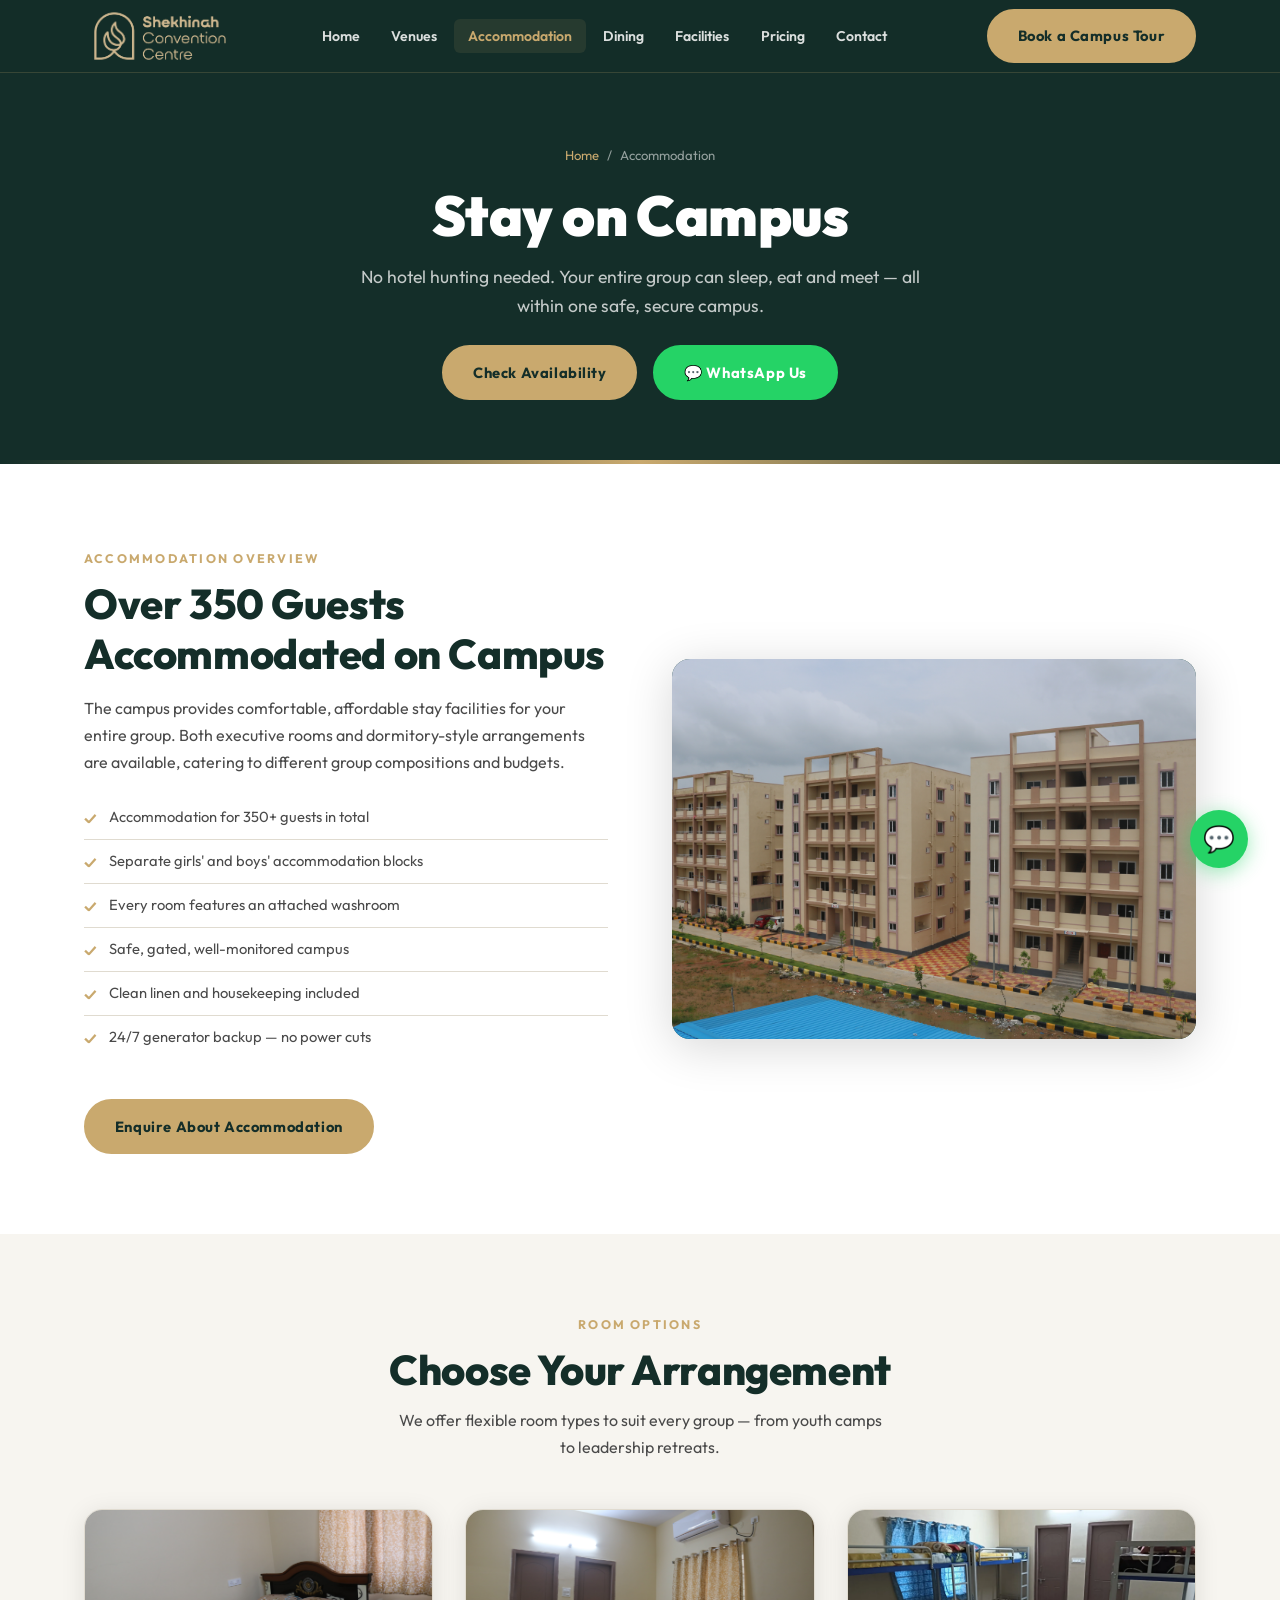
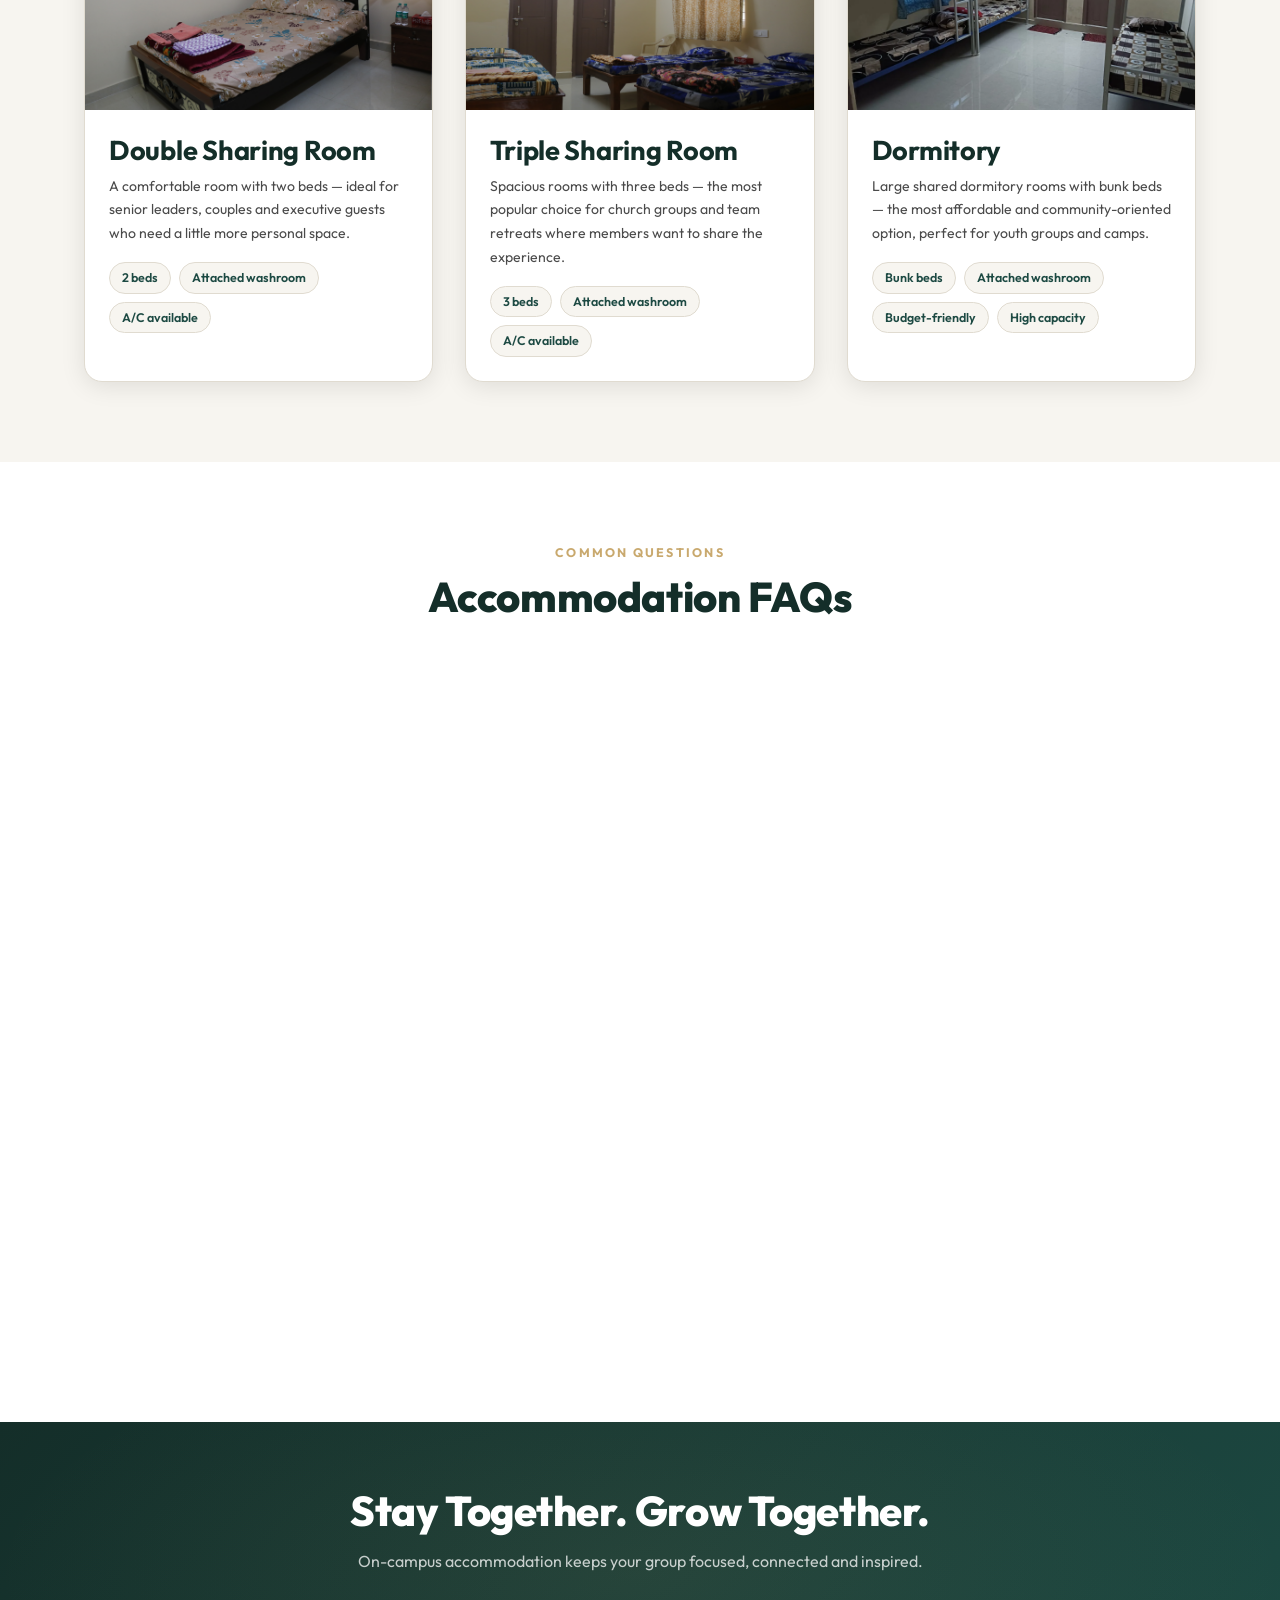
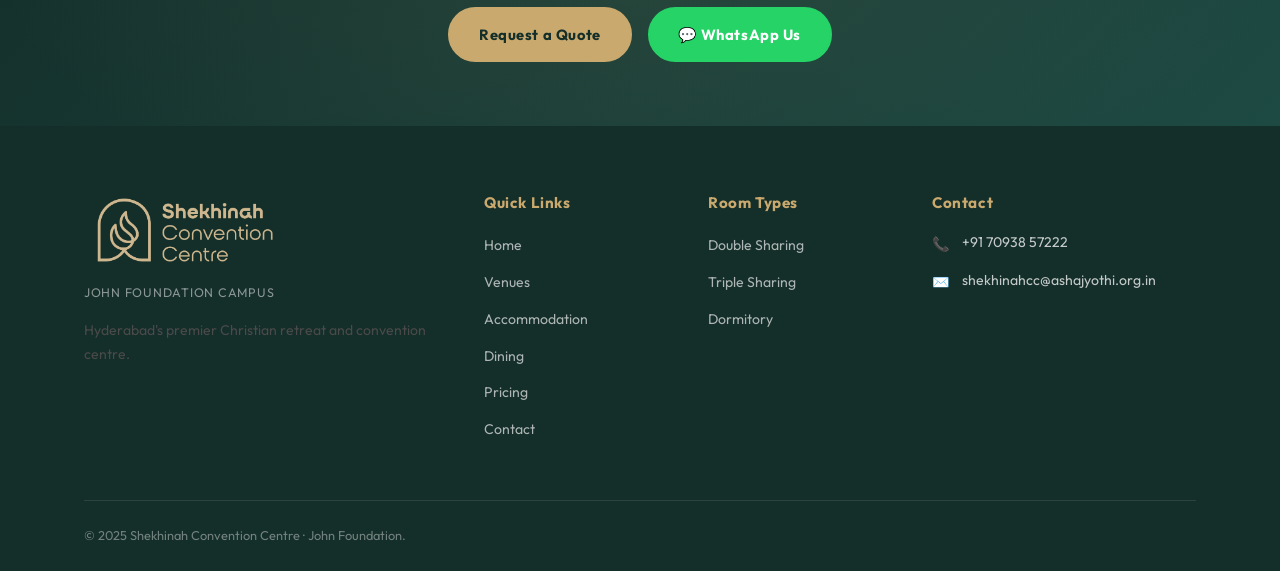
==== accommodation.html @ 9b0bec07 "Remove gallery page and all nav/footer links to it Co-Authored-By: Claude Sonnet 4.6 <noreply@anthro" ====
<!DOCTYPE html>
<html lang="en">
<head>
  <meta charset="UTF-8" />
  <meta name="viewport" content="width=device-width, initial-scale=1.0" />
  <title>Accommodation | Shekhinah Convention Centre</title>
  <meta name="description" content="Stay on campus. Over 350 guests accommodated in executive rooms, double sharing and dormitories — all with attached washrooms." />
  <link rel="canonical" href="https://www.shekhinahconventioncentre.com/accommodation.html" />

  <!-- Open Graph -->
  <meta property="og:type" content="website" />
  <meta property="og:url" content="https://www.shekhinahconventioncentre.com/accommodation.html" />
  <meta property="og:title" content="Accommodation | Shekhinah Convention Centre — 350+ Guests On Campus" />
  <meta property="og:description" content="Executive rooms, double and triple sharing, dormitories — all with attached washrooms. Accommodation for 350+ guests on one secure campus near Hyderabad." />
  <meta property="og:image" content="https://www.shekhinahconventioncentre.com/Images/Dorm-bright.jpg" />
  <meta property="og:site_name" content="Shekhinah Convention Centre" />
  <meta property="og:locale" content="en_IN" />

  <!-- Twitter Card -->
  <meta name="twitter:card" content="summary_large_image" />
  <meta name="twitter:title" content="Accommodation | Shekhinah Convention Centre — 350+ Guests On Campus" />
  <meta name="twitter:description" content="Executive rooms, double and triple sharing, dormitories — all with attached washrooms. Accommodation for 350+ guests on one secure campus near Hyderabad." />
  <meta name="twitter:image" content="https://www.shekhinahconventioncentre.com/Images/Dorm-bright.jpg" />

  <!-- Structured Data -->
  <script type="application/ld+json">
  {
    "@context": "https://schema.org",
    "@graph": [
      {
        "@type": "BreadcrumbList",
        "itemListElement": [
          {"@type": "ListItem", "position": 1, "name": "Home", "item": "https://www.shekhinahconventioncentre.com/"},
          {"@type": "ListItem", "position": 2, "name": "Accommodation", "item": "https://www.shekhinahconventioncentre.com/accommodation.html"}
        ]
      },
      {
        "@type": "FAQPage",
        "mainEntity": [
          {
            "@type": "Question",
            "name": "Are the washrooms shared or attached?",
            "acceptedAnswer": {"@type": "Answer", "text": "Every room in each accommodation unit has its own attached washroom — no shared bathrooms."}
          },
          {
            "@type": "Question",
            "name": "Is there separate accommodation for girls and boys at Shekhinah?",
            "acceptedAnswer": {"@type": "Answer", "text": "Yes. The campus has completely separate accommodation blocks for girls and boys, with appropriate supervision."}
          },
          {
            "@type": "Question",
            "name": "Can we mix accommodation types?",
            "acceptedAnswer": {"@type": "Answer", "text": "Yes. You can mix executive rooms for leaders and dormitories for the larger group — we will work out the best arrangement for you."}
          },
          {
            "@type": "Question",
            "name": "Are meals included in accommodation at Shekhinah?",
            "acceptedAnswer": {"@type": "Answer", "text": "Meals can be added as a package. Shekhinah offers in-house catering for all three meals — breakfast, lunch and dinner."}
          },
          {
            "@type": "Question",
            "name": "What is the maximum accommodation capacity at Shekhinah Convention Centre?",
            "acceptedAnswer": {"@type": "Answer", "text": "The campus can accommodate over 350 guests in total across executive rooms, double sharing, triple sharing and dormitory rooms."}
          }
        ]
      }
    ]
  }
  </script>

  <link rel="preconnect" href="https://fonts.googleapis.com" />
  <link rel="preconnect" href="https://fonts.gstatic.com" crossorigin />
  <link href="https://fonts.googleapis.com/css2?family=Outfit:wght@300;400;500;600;700;800;900&display=swap" rel="stylesheet" />
  <!-- Favicons -->
  <link rel="icon" type="image/x-icon" href="favicon.ico" />
  <link rel="icon" type="image/png" sizes="32x32" href="favicon-32x32.png" />
  <link rel="icon" type="image/png" sizes="192x192" href="favicon-192x192.png" />
  <link rel="apple-touch-icon" sizes="180x180" href="apple-touch-icon.png" />
  <link rel="stylesheet" href="css/styles.css" />
  <style>
    .reveal { opacity:0;transform:translateY(28px);transition:opacity .6s ease,transform .6s ease; }
    .reveal.revealed { opacity:1;transform:none; }
    .room-grid { display:grid;grid-template-columns:repeat(3,1fr);gap:2rem; }
    .room-card { background:var(--white);border-radius:var(--radius-lg);overflow:hidden;border:1px solid var(--border);box-shadow:var(--shadow);transition:all var(--transition); }
    .room-card:hover { transform:translateY(-5px);box-shadow:var(--shadow-lg); }
    .room-img { height:200px;display:flex;align-items:center;justify-content:center;font-size:5rem; }
    .room-body { padding:1.5rem; }
    .room-body h3 { margin-bottom:0.5rem; }
    .room-body p { font-size:0.88rem;margin-bottom:1rem; }
    .room-amenities { display:flex;flex-wrap:wrap;gap:0.5rem; }
    .room-amenity { background:var(--off-white);color:var(--teal);border:1px solid var(--border);border-radius:50px;padding:0.25rem 0.75rem;font-size:0.78rem;font-weight:600; }
    @media(max-width:1024px){.room-grid{grid-template-columns:1fr 1fr;}}
    @media(max-width:768px){.room-grid{grid-template-columns:1fr;}}
  </style>
</head>
<body>

  <nav class="navbar">
    <div class="container nav-inner">
      <a href="index.html" class="nav-logo">
        <img src="Logo/SHEKHINAH CONVENTION CENTRE LOGO-06.png" alt="Shekhinah Convention Centre" style="height:60px;width:auto;" />
            </a>
      <ul class="nav-links">
        <li><a href="index.html">Home</a></li>
        <li><a href="venues.html">Venues</a></li>
        <li><a href="accommodation.html" class="active">Accommodation</a></li>
        <li><a href="dining.html">Dining</a></li>
        <li><a href="facilities.html">Facilities</a></li>
        <li><a href="pricing.html">Pricing</a></li>
        <li><a href="contact.html">Contact</a></li><li class="nav-cta-mobile"><a href="contact.html#enquiry">Book a Campus Tour</a></li>
      </ul>
      <a href="contact.html#enquiry" class="btn btn-primary nav-cta">Book a Campus Tour</a>
      <div class="nav-toggle"><span></span><span></span><span></span></div>
    </div>
  </nav>

  <div class="page-hero">
    <div class="container">
      <nav class="breadcrumb"><a href="index.html">Home</a><span>Accommodation</span></nav>
      <h1>Stay on Campus</h1>
      <p>No hotel hunting needed. Your entire group can sleep, eat and meet — all within one safe, secure campus.</p>
      <div style="display:flex;gap:1rem;justify-content:center;flex-wrap:wrap;margin-top:1.5rem;">
        <a href="contact.html#enquiry" class="btn btn-primary">Check Availability</a>
        <a href="https://wa.me/917093857222" target="_blank" rel="noopener" class="btn btn-whatsapp">💬 WhatsApp Us</a>
      </div>
    </div>
  </div>

  <!-- OVERVIEW -->
  <section class="section">
    <div class="container">
      <div class="two-col">
        <div>
          <span class="section-label">Accommodation Overview</span>
          <h2>Over 350 Guests Accommodated on Campus</h2>
          <p style="margin:1rem 0;">The campus provides comfortable, affordable stay facilities for your entire group. Both executive rooms and dormitory-style arrangements are available, catering to different group compositions and budgets.</p>
          <ul class="feature-list">
            <li>Accommodation for 350+ guests in total</li>
            <li>Separate girls' and boys' accommodation blocks</li>
            <li>Every room features an attached washroom</li>
            <li>Safe, gated, well-monitored campus</li>
            <li>Clean linen and housekeeping included</li>
            <li>24/7 generator backup — no power cuts</li>
          </ul>
          <a href="contact.html#enquiry" class="btn btn-primary" style="margin-top:0.5rem;">Enquire About Accommodation</a>
        </div>
        <div class="two-col-img" style="background:var(--teal);">
          <img src="Images/Buildings.JPG" alt="Shekhinah Convention Centre Buildings" loading="lazy" style="width:100%;height:100%;object-fit:cover;" />
        </div>
      </div>
    </div>
  </section>

  <!-- ROOM TYPES -->
  <section class="section section-alt">
    <div class="container">
      <div class="section-header text-center">
        <span class="section-label">Room Options</span>
        <h2>Choose Your Arrangement</h2>
        <p style="max-width:500px;margin:0.75rem auto 0;">We offer flexible room types to suit every group — from youth camps to leadership retreats.</p>
      </div>

      <div class="room-grid reveal">
        <div class="room-card">
          <div class="room-img" style="background:var(--teal);padding:0;">
            <img src="Images/Double sharing.JPG" alt="Double Sharing Room" loading="lazy" style="width:100%;height:100%;object-fit:cover;" />
          </div>
          <div class="room-body">
            <h3>Double Sharing Room</h3>
            <p>A comfortable room with two beds — ideal for senior leaders, couples and executive guests who need a little more personal space.</p>
            <div class="room-amenities">
              <span class="room-amenity">2 beds</span>
              <span class="room-amenity">Attached washroom</span>
              <span class="room-amenity">A/C available</span>
            </div>
          </div>
        </div>
        <div class="room-card">
          <div class="room-img" style="background:var(--teal);padding:0;">
            <img src="Images/Triple Sharing.JPG" alt="Triple Sharing Room" loading="lazy" style="width:100%;height:100%;object-fit:cover;" />
          </div>
          <div class="room-body">
            <h3>Triple Sharing Room</h3>
            <p>Spacious rooms with three beds — the most popular choice for church groups and team retreats where members want to share the experience.</p>
            <div class="room-amenities">
              <span class="room-amenity">3 beds</span>
              <span class="room-amenity">Attached washroom</span>
              <span class="room-amenity">A/C available</span>
            </div>
          </div>
        </div>
        <div class="room-card">
          <div class="room-img" style="background:var(--teal);padding:0;"><picture style="display:block;width:100%;height:100%;"><source srcset="Images/Dorm.webp" type="image/webp"><img src="Images/Dorm.jpg" alt="Dormitory" loading="lazy" style="width:100%;height:100%;object-fit:cover;" /></picture></div>
          <div class="room-body">
            <h3>Dormitory</h3>
            <p>Large shared dormitory rooms with bunk beds — the most affordable and community-oriented option, perfect for youth groups and camps.</p>
            <div class="room-amenities">
              <span class="room-amenity">Bunk beds</span>
              <span class="room-amenity">Attached washroom</span>
              <span class="room-amenity">Budget-friendly</span>
              <span class="room-amenity">High capacity</span>
            </div>
          </div>
        </div>
      </div>
    </div>
  </section>

  <!-- FAQ -->
  <section class="section">
    <div class="container" style="max-width:760px;">
      <div class="section-header text-center">
        <span class="section-label">Common Questions</span>
        <h2>Accommodation FAQs</h2>
      </div>
      <div style="display:flex;flex-direction:column;gap:1.25rem;" class="reveal">
        <div style="background:var(--off-white);border-radius:var(--radius);padding:1.5rem;border:1px solid var(--border);">
          <h4 style="margin-bottom:0.5rem;">Are the washrooms shared or attached?</h4>
          <p style="font-size:0.9rem;">Every room in each accommodation unit has its own attached washroom — no shared bathrooms.</p>
        </div>
        <div style="background:var(--off-white);border-radius:var(--radius);padding:1.5rem;border:1px solid var(--border);">
          <h4 style="margin-bottom:0.5rem;">Is there separate accommodation for girls and boys?</h4>
          <p style="font-size:0.9rem;">Yes. The campus has completely separate accommodation blocks for girls and boys, with appropriate supervision.</p>
        </div>
        <div style="background:var(--off-white);border-radius:var(--radius);padding:1.5rem;border:1px solid var(--border);">
          <h4 style="margin-bottom:0.5rem;">Can we mix accommodation types?</h4>
          <p style="font-size:0.9rem;">Absolutely. You can mix executive rooms for leaders and dormitories for the larger group — we'll work out the best arrangement for you.</p>
        </div>
        <div style="background:var(--off-white);border-radius:var(--radius);padding:1.5rem;border:1px solid var(--border);">
          <h4 style="margin-bottom:0.5rem;">Are meals included in accommodation?</h4>
          <p style="font-size:0.9rem;">Meals can be added as a package. We offer in-house catering for all three meals. See our <a href="dining.html" style="color:var(--teal);font-weight:600;">Dining page</a> for details.</p>
        </div>
        <div style="background:var(--off-white);border-radius:var(--radius);padding:1.5rem;border:1px solid var(--border);">
          <h4 style="margin-bottom:0.5rem;">What is the maximum capacity for accommodation?</h4>
          <p style="font-size:0.9rem;">The campus can accommodate over 350 guests in total across all room types.</p>
        </div>
      </div>
    </div>
  </section>

  <div class="cta-banner">
    <div class="container">
      <h2>Stay Together. Grow Together.</h2>
      <p>On-campus accommodation keeps your group focused, connected and inspired.</p>
      <div class="cta-banner-btns">
        <a href="contact.html#enquiry" class="btn btn-primary">Request a Quote</a>
        <a href="https://wa.me/917093857222" target="_blank" rel="noopener" class="btn btn-whatsapp">💬 WhatsApp Us</a>
      </div>
    </div>
  </div>

  <footer>
    <div class="container">
      <div class="footer-grid">
        <div><img src="Logo/SHEKHINAH CONVENTION CENTRE LOGO-06.png" alt="Shekhinah Convention Centre" style="height:80px;width:auto;margin-bottom:0.75rem;" /><div class="footer-brand-sub">John Foundation Campus</div><p class="footer-desc">Hyderabad's premier Christian retreat and convention centre.</p></div>
        <div class="footer-col"><h5>Quick Links</h5><ul>
          <li><a href="index.html">Home</a></li><li><a href="venues.html">Venues</a></li>
          <li><a href="accommodation.html">Accommodation</a></li><li><a href="dining.html">Dining</a></li>
          <li><a href="pricing.html">Pricing</a></li><li><a href="contact.html">Contact</a></li>
        </ul></div>
        <div class="footer-col"><h5>Room Types</h5><ul>
          <li><a href="#double">Double Sharing</a></li>
          <li><a href="#triple">Triple Sharing</a></li>
          <li><a href="#dorm">Dormitory</a></li>
        </ul></div>
        <div class="footer-col"><h5>Contact</h5>
          <div class="footer-contact-item"><span class="icon">📞</span><div><a href="tel:+917093857222">+91 70938 57222</a></div></div>
          <div class="footer-contact-item"><span class="icon">✉️</span><div><a href="mailto:shekhinahcc@ashajyothi.org.in">shekhinahcc@ashajyothi.org.in</a></div></div>
        </div>
      </div>
      <div class="footer-bottom"><div>&copy; 2025 Shekhinah Convention Centre · John Foundation.</div></div>
    </div>
  </footer>

  <a href="https://wa.me/917093857222" class="whatsapp-float" target="_blank" rel="noopener" aria-label="WhatsApp">
    <span class="whatsapp-tooltip">Chat with us</span>💬
  </a>
  <script src="js/main.js"></script>
</body>
</html>
---- css/styles.css ----
/* =============================================
   SHEKHINAH CONVENTION CENTRE — Global Styles
   ============================================= */

:root {
  --teal:       #1d4a43;
  --teal-dark:  #142e29;
  --teal-light: #2a6359;
  --gold:       #c9a96e;
  --gold-light: #dfc08e;
  --white:      #ffffff;
  --off-white:  #f7f5f0;
  --text-dark:  #1a1a1a;
  --text-mid:   #4a4a4a;
  --border:     #e0dbd0;
  --shadow:     0 4px 24px rgba(0,0,0,0.10);
  --shadow-lg:  0 8px 48px rgba(0,0,0,0.16);
  --radius:     10px;
  --radius-lg:  18px;
  --transition: 0.25s ease;
  --font-main:  'Outfit', sans-serif;
  --font-head:  'Outfit', sans-serif;
}

*, *::before, *::after { box-sizing: border-box; margin: 0; padding: 0; }

html { scroll-behavior: smooth; font-size: 16px; }

body {
  font-family: var(--font-main);
  color: var(--text-dark);
  background: var(--white);
  line-height: 1.7;
}

img { max-width: 100%; display: block; }
a { text-decoration: none; color: inherit; }
ul { list-style: none; }

/* ── TYPOGRAPHY ── */
h1, h2, h3, h4 {
  font-family: var(--font-head);
  line-height: 1.2;
  color: var(--teal-dark);
  font-weight: 800;
  letter-spacing: -0.01em;
}
h1 { font-size: clamp(2rem, 5vw, 3.5rem); font-weight: 900; }
h2 { font-size: clamp(1.6rem, 3.5vw, 2.6rem); font-weight: 800; }
h3 { font-size: clamp(1.2rem, 2.5vw, 1.7rem); font-weight: 700; }
h4 { font-size: 1.1rem; font-weight: 700; }
p  { color: var(--text-mid); }

.section-label {
  display: inline-block;
  font-size: 0.78rem;
  font-weight: 700;
  letter-spacing: 0.18em;
  text-transform: uppercase;
  color: var(--gold);
  margin-bottom: 0.6rem;
}

/* ── BUTTONS ── */
.btn {
  display: inline-flex;
  align-items: center;
  gap: 0.5rem;
  padding: 0.8rem 1.8rem;
  border-radius: 50px;
  font-family: var(--font-main);
  font-weight: 700;
  font-size: 0.92rem;
  letter-spacing: 0.04em;
  cursor: pointer;
  border: 2px solid transparent;
  transition: all var(--transition);
}
.btn-primary {
  background: var(--gold);
  color: var(--teal-dark);
  border-color: var(--gold);
}
.btn-primary:hover {
  background: var(--gold-light);
  border-color: var(--gold-light);
  transform: translateY(-2px);
  box-shadow: 0 6px 20px rgba(201,169,110,0.35);
}
.btn-outline {
  background: transparent;
  color: var(--white);
  border-color: var(--white);
}
.btn-outline:hover {
  background: var(--white);
  color: var(--teal-dark);
  transform: translateY(-2px);
}
.btn-outline-dark {
  background: transparent;
  color: var(--teal);
  border-color: var(--teal);
}
.btn-outline-dark:hover {
  background: var(--teal);
  color: var(--white);
  transform: translateY(-2px);
}
.btn-whatsapp {
  background: #25D366;
  color: var(--white);
  border-color: #25D366;
}
.btn-whatsapp:hover {
  background: #1ebe5b;
  border-color: #1ebe5b;
  transform: translateY(-2px);
}

/* ── LAYOUT ── */
.container {
  max-width: 1160px;
  margin: 0 auto;
  padding: 0 1.5rem;
}
.section {
  padding: 5rem 0;
}
.section-alt {
  background: var(--off-white);
}
.section-dark {
  background: var(--teal-dark);
  color: var(--white);
}
.section-dark h1,
.section-dark h2,
.section-dark h3,
.section-dark h4 { color: var(--white); }
.section-dark p { color: rgba(255,255,255,0.80); }

.text-center { text-align: center; }
.section-header { margin-bottom: 3rem; }
.section-header.text-center .section-label,
.section-header.text-center h2 { display: block; }

/* ── NAVIGATION ── */
.navbar {
  position: fixed;
  top: 0; left: 0; right: 0;
  z-index: 1000;
  background: rgba(20, 46, 41, 0.97);
  backdrop-filter: blur(10px);
  border-bottom: 1px solid rgba(201,169,110,0.2);
  transition: all var(--transition);
}
.navbar.scrolled {
  background: var(--teal-dark);
  box-shadow: 0 2px 20px rgba(0,0,0,0.25);
}
.nav-inner {
  display: flex;
  align-items: center;
  justify-content: space-between;
  height: 72px;
}
.nav-logo {
  display: flex;
  align-items: center;
  gap: 0.75rem;
}
.nav-logo-text { line-height: 1.1; }
.nav-logo-title {
  font-family: var(--font-head);
  font-size: 1.15rem;
  color: var(--gold);
  font-weight: 700;
}
.nav-logo-sub {
  font-size: 0.7rem;
  color: rgba(255,255,255,0.65);
  letter-spacing: 0.08em;
  text-transform: uppercase;
}
.nav-links {
  display: flex;
  align-items: center;
  gap: 0.25rem;
}
.nav-links a {
  color: rgba(255,255,255,0.85);
  font-size: 0.88rem;
  font-weight: 600;
  padding: 0.5rem 0.85rem;
  border-radius: 6px;
  transition: all var(--transition);
}
.nav-links a:hover, .nav-links a.active {
  color: var(--gold);
  background: rgba(201,169,110,0.1);
}
.nav-cta { margin-left: 1rem; }
.nav-cta-mobile { display: none; }
.nav-toggle {
  display: none;
  flex-direction: column;
  gap: 5px;
  cursor: pointer;
  padding: 0.5rem;
}
.nav-toggle span {
  display: block;
  width: 24px;
  height: 2px;
  background: var(--white);
  border-radius: 2px;
  transition: all var(--transition);
}

/* ── HERO ── */
.hero {
  position: relative;
  min-height: 100vh;
  display: flex;
  align-items: center;
  background: var(--teal-dark);
  overflow: hidden;
}
.hero-bg {
  position: absolute;
  inset: 0;
  background: linear-gradient(135deg, rgba(20,46,41,0.55) 0%, rgba(29,74,67,0.40) 100%);
  z-index: 1;
}
.hero-image {
  position: absolute;
  inset: 0;
  background-image: url('../img/hero-auditorium.jpg');
  background-size: cover;
  background-position: center;
  z-index: 0;
}
.hero-video {
  position: absolute;
  inset: 0;
  width: 100%;
  height: 100%;
  object-fit: cover;
  object-position: center;
  z-index: 0;
}
.hero-content {
  position: relative;
  z-index: 2;
  padding: 7rem 0 5rem;
}
.hero-tag {
  display: inline-flex;
  align-items: center;
  gap: 0.5rem;
  background: rgba(201,169,110,0.15);
  border: 1px solid rgba(201,169,110,0.35);
  border-radius: 50px;
  padding: 0.4rem 1rem;
  font-size: 0.8rem;
  font-weight: 700;
  color: var(--gold);
  letter-spacing: 0.1em;
  text-transform: uppercase;
  margin-bottom: 1.5rem;
}
.hero h1 {
  color: var(--white);
  max-width: 900px;
  margin-bottom: 0.75rem;
  font-size: clamp(2rem, 4.5vw, 3.75rem);
  line-height: 1.15;
}
.hero h1 span { color: var(--gold); }
.hero-sub {
  color: rgba(255,255,255,0.85);
  font-size: 1.1rem;
  max-width: 680px;
  margin-bottom: 0;
}
.hero-btns {
  display: flex;
  flex-wrap: wrap;
  gap: 1rem;
  margin-bottom: 3rem;
}
.hero-stats {
  display: flex;
  flex-wrap: wrap;
  gap: 2rem;
  padding-top: 2rem;
  border-top: 1px solid rgba(255,255,255,0.12);
}
.hero-stat-num {
  font-family: var(--font-head);
  font-size: 2rem;
  font-weight: 700;
  color: var(--gold);
  line-height: 1;
}
.hero-stat-label {
  font-size: 0.82rem;
  color: rgba(255,255,255,0.65);
  margin-top: 0.2rem;
}

/* ── STATS STRIP ── */
.stats-strip {
  background: var(--gold);
  padding: 1.5rem 0;
}
.stats-grid {
  display: grid;
  grid-template-columns: repeat(4, 1fr);
  gap: 1rem;
  text-align: center;
}
.stat-item-num {
  font-family: var(--font-head);
  font-size: 2.2rem;
  font-weight: 700;
  color: var(--teal-dark);
  line-height: 1;
}
.stat-item-label {
  font-size: 0.82rem;
  color: var(--teal-dark);
  font-weight: 600;
  margin-top: 0.3rem;
  opacity: 0.85;
}

/* ── WHO IS IT FOR ── */
.audience-grid {
  display: grid;
  grid-template-columns: repeat(3, 1fr);
  gap: 1.5rem;
}
.audience-card {
  background: var(--white);
  border-radius: var(--radius-lg);
  padding: 2rem 1.5rem;
  text-align: center;
  border: 1px solid var(--border);
  transition: all var(--transition);
}
.audience-card:hover {
  border-color: var(--gold);
  box-shadow: var(--shadow);
  transform: translateY(-4px);
}
.audience-icon {
  width: 56px;
  height: 56px;
  background: var(--teal);
  border-radius: 50%;
  display: flex;
  align-items: center;
  justify-content: center;
  margin: 0 auto 1rem;
  font-size: 1.5rem;
}
.audience-card h4 { color: var(--teal-dark); margin-bottom: 0.5rem; }
.audience-card p { font-size: 0.88rem; }

/* ── WHY CHOOSE US ── */
.why-grid {
  display: grid;
  grid-template-columns: repeat(3, 1fr);
  gap: 1.5rem;
}
.why-card {
  padding: 1.75rem;
  border-radius: var(--radius);
  background: rgba(255,255,255,0.06);
  border: 1px solid rgba(255,255,255,0.1);
  transition: all var(--transition);
}
.why-card:hover {
  background: rgba(255,255,255,0.10);
  border-color: rgba(201,169,110,0.4);
}
.why-icon {
  font-size: 1.8rem;
  margin-bottom: 0.75rem;
}
.why-card h4 { color: var(--gold); margin-bottom: 0.4rem; }
.why-card p  { font-size: 0.88rem; color: rgba(255,255,255,0.75); }

/* ── VENUES ── */
.venues-grid {
  display: grid;
  grid-template-columns: repeat(2, 1fr);
  gap: 2rem;
}
.venue-card {
  background: var(--white);
  border-radius: var(--radius-lg);
  overflow: hidden;
  border: 1px solid var(--border);
  box-shadow: var(--shadow);
  transition: all var(--transition);
}
.venue-card:hover {
  transform: translateY(-6px);
  box-shadow: var(--shadow-lg);
}
.venue-card-img {
  height: 220px;
  background: var(--teal);
  display: flex;
  align-items: center;
  justify-content: center;
  font-size: 4rem;
  position: relative;
  overflow: hidden;
}
.venue-card-img img {
  width: 100%;
  height: 100%;
  object-fit: cover;
}
.venue-capacity {
  position: absolute;
  bottom: 1rem;
  right: 1rem;
  background: var(--gold);
  color: var(--teal-dark);
  font-weight: 800;
  font-size: 0.82rem;
  padding: 0.3rem 0.8rem;
  border-radius: 50px;
}
.venue-card-body { padding: 1.5rem; }
.venue-card-body h3 { color: var(--teal-dark); margin-bottom: 0.75rem; }
.venue-card-body p { font-size: 0.9rem; margin-bottom: 1rem; }
.venue-features {
  display: flex;
  flex-wrap: wrap;
  gap: 0.5rem;
  margin-bottom: 1.25rem;
}
.venue-tag {
  background: var(--off-white);
  color: var(--teal);
  font-size: 0.78rem;
  font-weight: 600;
  padding: 0.25rem 0.75rem;
  border-radius: 50px;
  border: 1px solid var(--border);
}

/* ── TWO-COL SECTION ── */
.two-col {
  display: grid;
  grid-template-columns: 1fr 1fr;
  gap: 4rem;
  align-items: center;
}
.two-col.reverse { direction: rtl; }
.two-col.reverse > * { direction: ltr; }
.two-col-img {
  border-radius: var(--radius-lg);
  overflow: hidden;
  box-shadow: var(--shadow-lg);
  height: 380px;
  background: var(--teal-light);
  display: flex;
  align-items: center;
  justify-content: center;
  font-size: 6rem;
}
.two-col-img img {
  width: 100%;
  height: 100%;
  object-fit: cover;
}
.two-col-text .section-label { margin-top: 0; }
.feature-list { margin: 1.25rem 0 2rem; }
.feature-list li {
  display: flex;
  align-items: flex-start;
  gap: 0.75rem;
  padding: 0.5rem 0;
  font-size: 0.92rem;
  color: var(--text-mid);
  border-bottom: 1px solid var(--border);
}
.feature-list li:last-child { border-bottom: none; }
.feature-list li::before {
  content: '✓';
  color: var(--gold);
  font-weight: 800;
  flex-shrink: 0;
  margin-top: 2px;
}

/* ── BOOKING FORM ── */
.booking-form-wrap {
  background: var(--white);
  border-radius: var(--radius-lg);
  padding: 2.5rem;
  box-shadow: var(--shadow-lg);
}
.booking-form-wrap h3 { color: var(--teal-dark); margin-bottom: 0.4rem; }
.booking-form-wrap .sub { color: var(--text-mid); font-size: 0.9rem; margin-bottom: 2rem; }
.form-grid {
  display: grid;
  grid-template-columns: 1fr 1fr;
  gap: 1rem;
}
.form-group {
  display: flex;
  flex-direction: column;
  gap: 0.4rem;
}
.form-group.full { grid-column: 1 / -1; }
.form-group label {
  font-size: 0.82rem;
  font-weight: 700;
  color: var(--teal-dark);
  letter-spacing: 0.03em;
}
.form-group input,
.form-group select,
.form-group textarea {
  padding: 0.75rem 1rem;
  border: 1.5px solid var(--border);
  border-radius: var(--radius);
  font-family: var(--font-main);
  font-size: 0.92rem;
  color: var(--text-dark);
  transition: border-color var(--transition);
  background: var(--off-white);
  width: 100%;
}
.form-group input:focus,
.form-group select:focus,
.form-group textarea:focus {
  outline: none;
  border-color: var(--teal);
  background: var(--white);
}
.form-group textarea { resize: vertical; min-height: 100px; }
.form-submit {
  margin-top: 1.25rem;
  display: flex;
  gap: 1rem;
  flex-wrap: wrap;
}
.form-note {
  font-size: 0.8rem;
  color: var(--text-mid);
  margin-top: 0.75rem;
}

/* ── TESTIMONIALS ── */
.testimonials-grid {
  display: grid;
  grid-template-columns: repeat(3, 1fr);
  gap: 1.5rem;
}
.testimonial-card {
  background: var(--white);
  border-radius: var(--radius-lg);
  padding: 2rem;
  border: 1px solid var(--border);
  position: relative;
}
.testimonial-card::before {
  content: '"';
  font-family: var(--font-head);
  font-size: 4rem;
  color: var(--gold);
  opacity: 0.3;
  position: absolute;
  top: 0.5rem;
  left: 1.25rem;
  line-height: 1;
}
.testimonial-text {
  font-size: 0.92rem;
  color: var(--text-mid);
  margin-bottom: 1.25rem;
  font-style: italic;
  padding-top: 1rem;
}
.testimonial-author {
  display: flex;
  align-items: center;
  gap: 0.75rem;
}
.author-avatar {
  width: 42px;
  height: 42px;
  border-radius: 50%;
  background: var(--teal);
  display: flex;
  align-items: center;
  justify-content: center;
  font-size: 1.1rem;
  flex-shrink: 0;
}
.author-name { font-weight: 700; font-size: 0.88rem; color: var(--teal-dark); }
.author-role { font-size: 0.78rem; color: var(--text-mid); }

/* ── CONTACT SECTION ── */
.contact-grid {
  display: grid;
  grid-template-columns: 1fr 1.4fr;
  gap: 4rem;
  align-items: start;
}
.contact-info h3 { margin-bottom: 1rem; }
.contact-detail {
  display: flex;
  gap: 1rem;
  padding: 1rem 0;
  border-bottom: 1px solid var(--border);
}
.contact-detail:last-of-type { border-bottom: none; }
.contact-icon { font-size: 1.3rem; flex-shrink: 0; margin-top: 2px; }
.contact-label { font-size: 0.78rem; font-weight: 700; color: var(--text-mid); text-transform: uppercase; letter-spacing: 0.06em; }
.contact-value { font-size: 0.95rem; color: var(--text-dark); font-weight: 600; }
.contact-value a { color: var(--teal); }
.contact-value a:hover { color: var(--gold); }
.map-embed {
  border-radius: var(--radius-lg);
  overflow: hidden;
  border: 1px solid var(--border);
  box-shadow: var(--shadow);
  margin-top: 1.5rem;
}
.map-embed iframe { display: block; }

/* ── LOCATION DISTANCES ── */
.distances-grid {
  display: grid;
  grid-template-columns: repeat(2, 1fr);
  gap: 0.75rem;
  margin-top: 1.25rem;
}
.distance-item {
  display: flex;
  justify-content: space-between;
  font-size: 0.88rem;
  padding: 0.6rem 1rem;
  background: var(--off-white);
  border-radius: var(--radius);
  border: 1px solid var(--border);
}
.distance-place { color: var(--text-mid); }
.distance-km { font-weight: 700; color: var(--teal-dark); }

/* ── PAGE HERO (inner pages) ── */
.page-hero {
  background: var(--teal-dark);
  padding: 9rem 0 4rem;
  text-align: center;
  position: relative;
  overflow: hidden;
}
.page-hero::after {
  content: '';
  position: absolute;
  bottom: 0; left: 0; right: 0;
  height: 4px;
  background: linear-gradient(90deg, transparent, var(--gold), transparent);
}
.page-hero h1 { color: var(--white); margin-bottom: 0.75rem; }
.page-hero p  { color: rgba(255,255,255,0.75); font-size: 1.1rem; max-width: 560px; margin: 0 auto 1.5rem; }
.breadcrumb {
  display: flex;
  justify-content: center;
  gap: 0.5rem;
  font-size: 0.82rem;
  color: rgba(255,255,255,0.55);
  margin-bottom: 1rem;
}
.breadcrumb a { color: var(--gold); }
.breadcrumb span::before { content: '/'; margin-right: 0.5rem; }

/* ── PRICING ── */
.pricing-grid {
  display: grid;
  grid-template-columns: repeat(3, 1fr);
  gap: 1.5rem;
}
.pricing-card {
  background: var(--white);
  border-radius: var(--radius-lg);
  padding: 2rem;
  border: 2px solid var(--border);
  text-align: center;
  transition: all var(--transition);
}
.pricing-card.featured {
  border-color: var(--gold);
  box-shadow: 0 0 0 4px rgba(201,169,110,0.12), var(--shadow-lg);
}
.pricing-card:hover { transform: translateY(-4px); }
.pricing-badge {
  display: inline-block;
  background: var(--gold);
  color: var(--teal-dark);
  font-size: 0.72rem;
  font-weight: 800;
  letter-spacing: 0.1em;
  text-transform: uppercase;
  padding: 0.25rem 0.8rem;
  border-radius: 50px;
  margin-bottom: 1rem;
}
.pricing-card h3 { margin-bottom: 0.5rem; }
.pricing-card .desc { font-size: 0.88rem; margin-bottom: 1.5rem; }
.pricing-from {
  font-family: var(--font-head);
  font-size: 1.8rem;
  color: var(--teal-dark);
  font-weight: 700;
  margin-bottom: 1.5rem;
}
.pricing-from small { font-size: 0.9rem; font-weight: 400; font-family: var(--font-main); }
.pricing-features { text-align: left; margin-bottom: 2rem; }
.pricing-features li {
  display: flex;
  gap: 0.6rem;
  padding: 0.4rem 0;
  font-size: 0.88rem;
  color: var(--text-mid);
  border-bottom: 1px dashed var(--border);
}
.pricing-features li:last-child { border: none; }
.pricing-features li::before { content: '✓'; color: var(--gold); font-weight: 800; flex-shrink: 0; }

/* ── GALLERY GRID ── */
.gallery-masonry {
  columns: 3;
  column-gap: 1rem;
}
.gallery-item {
  break-inside: avoid;
  margin-bottom: 1rem;
  border-radius: var(--radius);
  overflow: hidden;
  position: relative;
  cursor: pointer;
}
.gallery-item img {
  width: 100%;
  transition: transform 0.4s ease;
}
.gallery-item:hover img { transform: scale(1.05); }
.gallery-overlay {
  position: absolute;
  inset: 0;
  background: linear-gradient(to top, rgba(20,46,41,0.7), transparent);
  opacity: 0;
  transition: opacity var(--transition);
  display: flex;
  align-items: flex-end;
  padding: 1rem;
}
.gallery-item:hover .gallery-overlay { opacity: 1; }
.gallery-caption {
  color: var(--white);
  font-size: 0.85rem;
  font-weight: 600;
}
.gallery-placeholder {
  background: var(--teal-light);
  height: 200px;
  display: flex;
  align-items: center;
  justify-content: center;
  font-size: 3rem;
  border-radius: var(--radius);
}

/* ── CTA BANNER ── */
.cta-banner {
  background: linear-gradient(135deg, var(--teal-dark) 0%, var(--teal) 100%);
  padding: 4rem 0;
  text-align: center;
  position: relative;
  overflow: hidden;
}
.cta-banner::before {
  content: '';
  position: absolute;
  top: -50%;
  left: -10%;
  width: 120%;
  height: 200%;
  background: radial-gradient(ellipse at center, rgba(201,169,110,0.08) 0%, transparent 60%);
}
.cta-banner h2 { color: var(--white); margin-bottom: 0.75rem; position: relative; }
.cta-banner p  { color: rgba(255,255,255,0.75); margin-bottom: 2rem; position: relative; }
.cta-banner-btns {
  display: flex;
  gap: 1rem;
  justify-content: center;
  flex-wrap: wrap;
  position: relative;
}

/* ── WHATSAPP FLOAT ── */
.whatsapp-float {
  position: fixed;
  bottom: 2rem;
  right: 2rem;
  z-index: 999;
  background: #25D366;
  color: var(--white);
  width: 58px;
  height: 58px;
  border-radius: 50%;
  display: flex;
  align-items: center;
  justify-content: center;
  font-size: 1.6rem;
  box-shadow: 0 4px 20px rgba(37,211,102,0.45);
  transition: all var(--transition);
  text-decoration: none;
}
.whatsapp-float:hover {
  transform: scale(1.1);
  box-shadow: 0 6px 28px rgba(37,211,102,0.6);
}
.whatsapp-tooltip {
  position: absolute;
  right: 72px;
  background: var(--teal-dark);
  color: var(--white);
  font-size: 0.8rem;
  font-weight: 600;
  white-space: nowrap;
  padding: 0.4rem 0.9rem;
  border-radius: 50px;
  opacity: 0;
  pointer-events: none;
  transition: opacity var(--transition);
}
.whatsapp-float:hover .whatsapp-tooltip { opacity: 1; }

/* ── FOOTER ── */
footer {
  background: var(--teal-dark);
  color: rgba(255,255,255,0.75);
  padding: 4rem 0 1.5rem;
}
.footer-grid {
  display: grid;
  grid-template-columns: 2fr 1fr 1fr 1.5fr;
  gap: 3rem;
  padding-bottom: 3rem;
  border-bottom: 1px solid rgba(255,255,255,0.1);
}
.footer-brand-name {
  font-family: var(--font-head);
  font-size: 1.4rem;
  color: var(--gold);
  margin-bottom: 0.25rem;
}
.footer-brand-sub {
  font-size: 0.78rem;
  color: rgba(255,255,255,0.5);
  letter-spacing: 0.06em;
  text-transform: uppercase;
  margin-bottom: 1rem;
}
.footer-desc { font-size: 0.88rem; line-height: 1.7; margin-bottom: 1.5rem; }
.footer-social { display: flex; gap: 0.75rem; }
.social-btn {
  width: 36px;
  height: 36px;
  border-radius: 50%;
  background: rgba(255,255,255,0.1);
  display: flex;
  align-items: center;
  justify-content: center;
  font-size: 0.9rem;
  transition: all var(--transition);
  color: var(--white);
}
.social-btn:hover { background: var(--gold); color: var(--teal-dark); }
.footer-col h5 {
  font-family: var(--font-head);
  color: var(--gold);
  font-size: 0.95rem;
  margin-bottom: 1rem;
  letter-spacing: 0.04em;
}
.footer-col ul li {
  margin-bottom: 0.6rem;
}
.footer-col ul li a {
  font-size: 0.88rem;
  color: rgba(255,255,255,0.65);
  transition: color var(--transition);
}
.footer-col ul li a:hover { color: var(--gold); }
.footer-contact-item {
  display: flex;
  gap: 0.75rem;
  margin-bottom: 0.75rem;
  font-size: 0.88rem;
  align-items: flex-start;
}
.footer-contact-item .icon { flex-shrink: 0; color: var(--gold); margin-top: 2px; }
.footer-bottom {
  padding-top: 1.5rem;
  display: flex;
  justify-content: space-between;
  align-items: center;
  font-size: 0.8rem;
  color: rgba(255,255,255,0.4);
  flex-wrap: wrap;
  gap: 0.5rem;
}
.footer-bottom a { color: rgba(255,255,255,0.5); }
.footer-bottom a:hover { color: var(--gold); }

/* ── SUCCESS MESSAGE ── */
.success-msg {
  background: #d4edda;
  color: #155724;
  border: 1px solid #c3e6cb;
  border-radius: var(--radius);
  padding: 1rem 1.25rem;
  font-size: 0.9rem;
  margin-top: 1rem;
  display: none;
}

/* ── RESPONSIVE ── */
@media (max-width: 1024px) {
  .stats-grid     { grid-template-columns: repeat(2, 1fr); }
  .audience-grid  { grid-template-columns: repeat(2, 1fr); }
  .why-grid       { grid-template-columns: repeat(2, 1fr); }
  .venues-grid    { grid-template-columns: 1fr; }
  .two-col        { grid-template-columns: 1fr; gap: 2.5rem; }
  .two-col.reverse { direction: ltr; }
  .testimonials-grid { grid-template-columns: repeat(2, 1fr); }
  .footer-grid    { grid-template-columns: 1fr 1fr; }
  .contact-grid   { grid-template-columns: 1fr; }
  .pricing-grid   { grid-template-columns: 1fr; max-width: 420px; margin: 0 auto; }
  .gallery-masonry { columns: 2; }
  .two-col-img    { height: 300px; }
}

@media (max-width: 768px) {
  /* Prevent horizontal scroll */
  body { overflow-x: hidden; }

  .section { padding: 3.5rem 0; }
  .section-header { margin-bottom: 2rem; }

  /* Nav */
  .nav-links, .nav-cta { display: none; }
  .nav-toggle { display: flex; }
  .nav-logo img { height: 46px !important; }
  .navbar.open .nav-links {
    display: flex;
    flex-direction: column;
    position: absolute;
    top: 72px; left: 0; right: 0;
    background: var(--teal-dark);
    padding: 1rem 1.5rem 1.5rem;
    gap: 0.25rem;
    box-shadow: 0 8px 24px rgba(0,0,0,0.3);
    z-index: 999;
  }
  /* CTA inside mobile dropdown */
  .nav-cta-mobile { display: block; margin-top: 0.75rem; padding-top: 0.75rem; border-top: 1px solid rgba(255,255,255,0.1); }
  .nav-cta-mobile a { display: block; text-align: center; background: var(--gold); color: var(--teal-dark); font-weight: 700; font-size: 0.95rem; padding: 0.75rem 1.5rem; border-radius: 50px; }

  /* Hero — use svh on modern browsers so iOS address bar doesn't cut content */
  .hero { min-height: 100vh; min-height: 100svh; }
  .hero-content { padding: 6rem 0 3.5rem; }
  .hero-btns { flex-direction: column; align-items: flex-start; }
  .hero-stats { gap: 1.25rem; }

  /* Grids */
  .stats-grid { grid-template-columns: repeat(2, 1fr); }
  .audience-grid  { grid-template-columns: 1fr; }
  .why-grid { grid-template-columns: 1fr; }
  .form-grid { grid-template-columns: 1fr; }
  .testimonials-grid { grid-template-columns: 1fr; }
  .footer-grid { grid-template-columns: 1fr; gap: 2rem; }
  .footer-bottom { flex-direction: column; text-align: center; }
  .gallery-masonry { columns: 1; }
  .distances-grid { grid-template-columns: 1fr; }

  /* Images */
  .two-col-img { height: 240px; }

  /* Inner page hero */
  .page-hero { padding: 7rem 0 3rem; }

  /* Booking form */
  .booking-form-wrap { padding: 1.5rem; }
}

/* ── EXTRA SMALL PHONES (≤480px) ── */
@media (max-width: 480px) {
  .section { padding: 2.5rem 0; }
  .container { padding: 0 1rem; }

  .nav-logo img { height: 40px !important; }

  .hero-content { padding: 5.5rem 0 3rem; }
  .hero-sub { font-size: 1rem; }

  .two-col-img { height: 200px; }
  .page-hero { padding: 6.5rem 0 2.5rem; }
  .booking-form-wrap { padding: 1.25rem; }
  .cta-banner { padding: 3rem 0; }

  /* Stats strip — keep 2 cols but smaller numbers */
  .stat-item-num { font-size: 1.7rem; }

  /* Footer logo — cap width so it doesn't dominate */
  footer .nav-logo img,
  footer img { max-width: 180px; height: auto !important; }

  .footer-grid { gap: 1.5rem; }

  /* Form submit buttons stack */
  .form-submit { flex-direction: column; }
  .form-submit .btn { width: 100%; justify-content: center; }
}
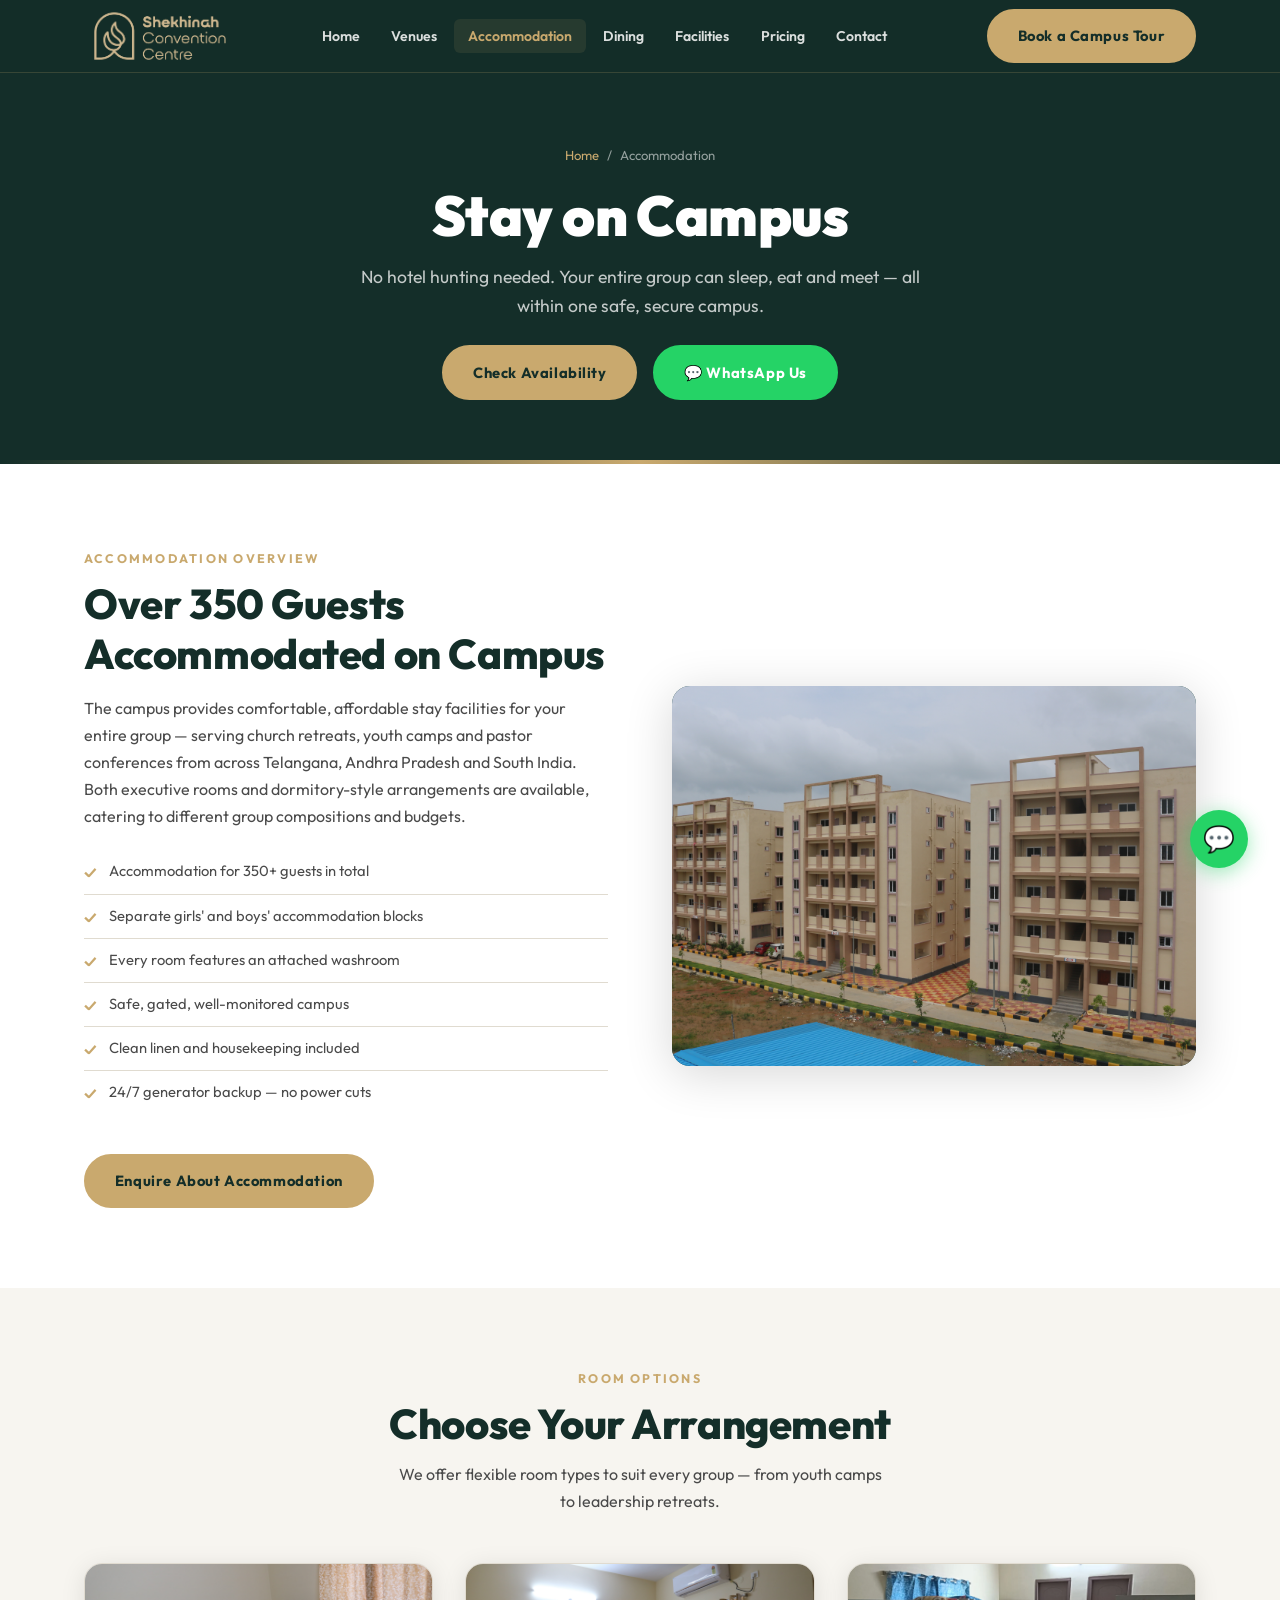
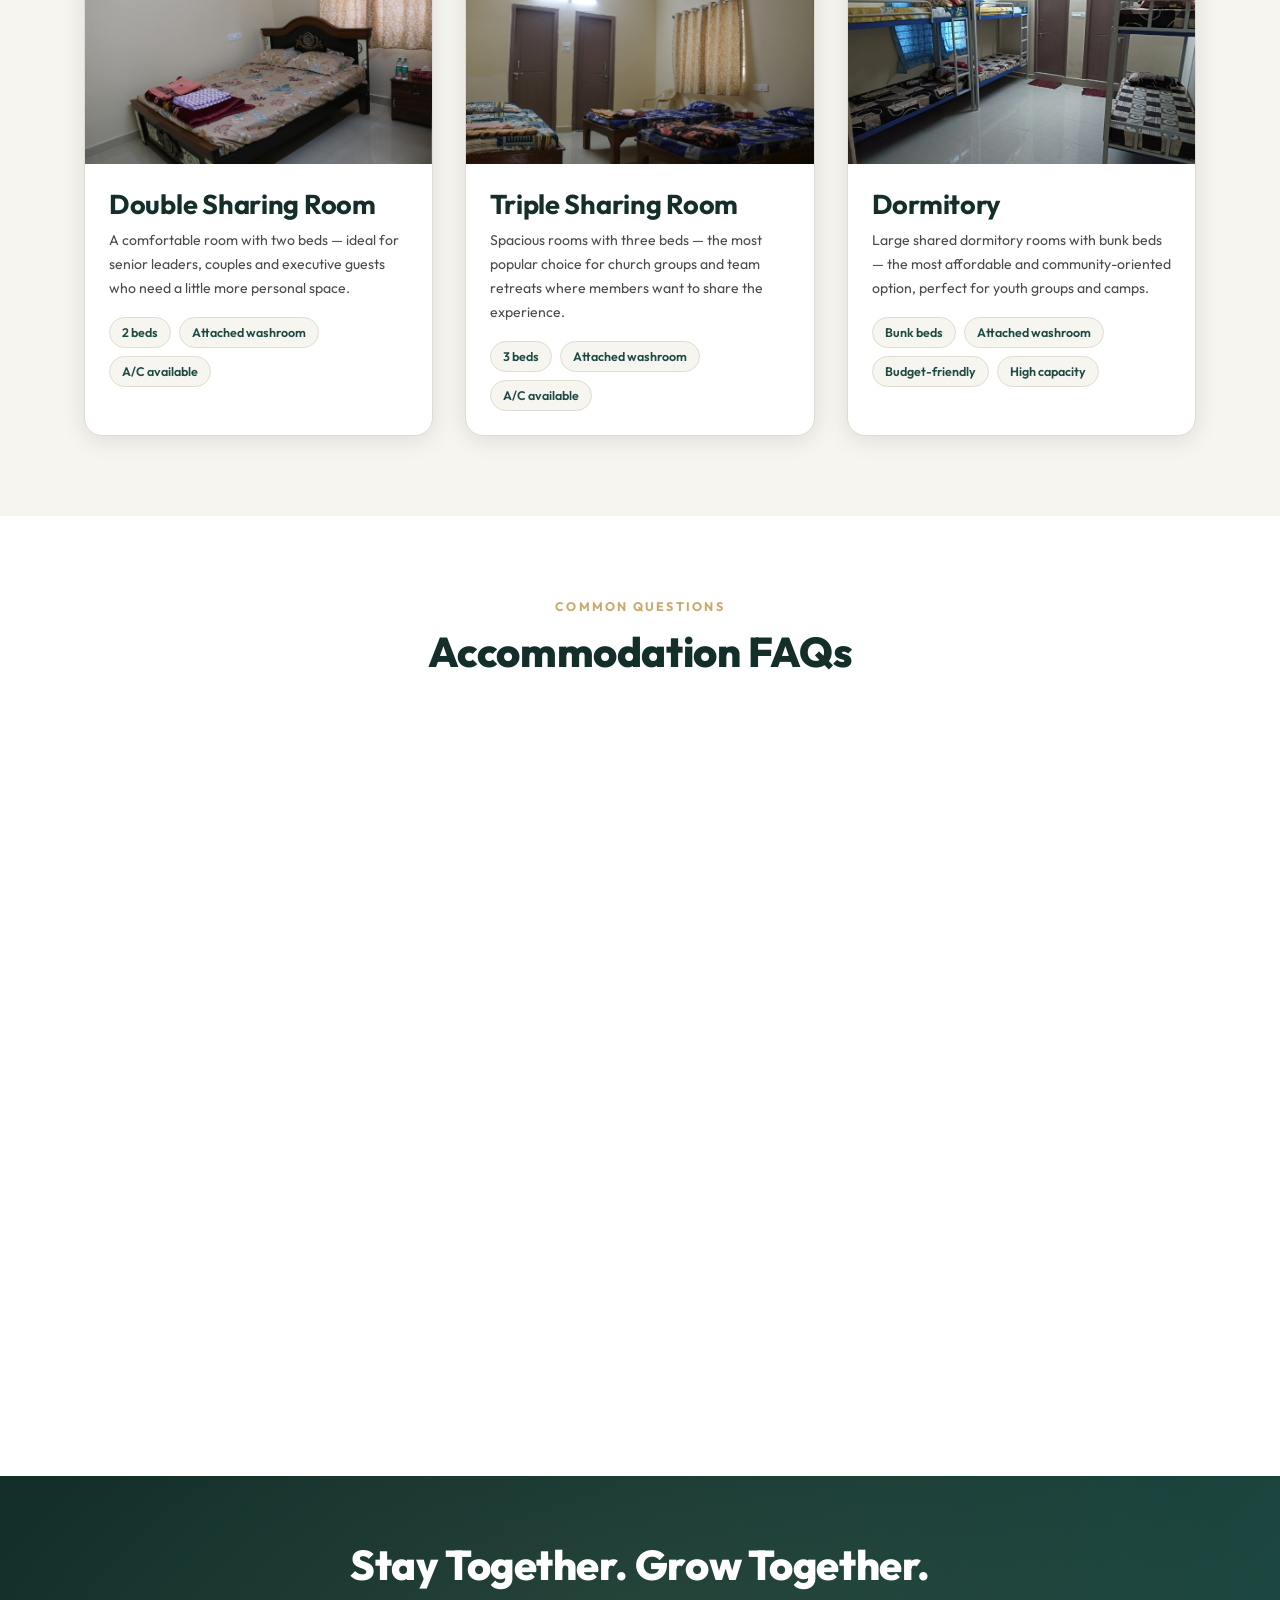
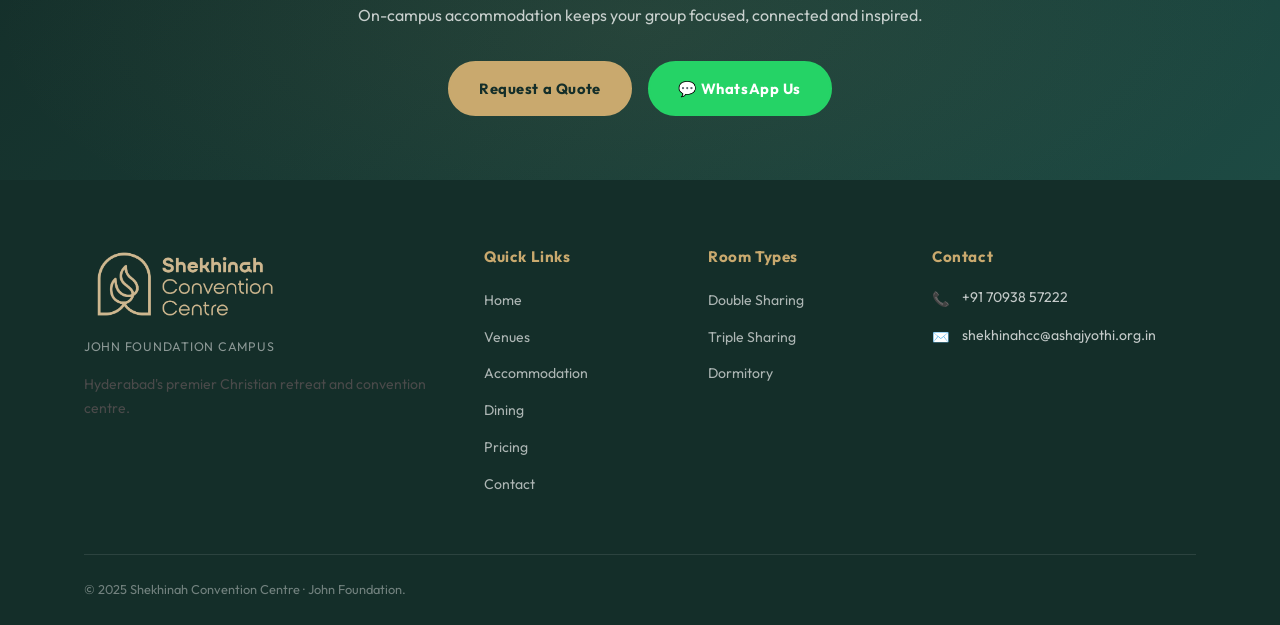
==== commit e92eef84: "Comprehensive SEO & AEO improvements across all pages 1. sitemap.xml: removed gallery.html, added la" ====
--- a/accommodation.html
+++ b/accommodation.html
@@ -3,8 +3,9 @@
 <head>
   <meta charset="UTF-8" />
   <meta name="viewport" content="width=device-width, initial-scale=1.0" />
-  <title>Accommodation | Shekhinah Convention Centre</title>
-  <meta name="description" content="Stay on campus. Over 350 guests accommodated in executive rooms, double sharing and dormitories — all with attached washrooms." />
+  <title>Accommodation | On-Campus Stay | Christian Retreat Centre near Hyderabad</title>
+  <meta name="description" content="350+ guests accommodated on one campus near Hyderabad, Telangana. Executive rooms, double sharing and dormitories — all with attached washrooms. Ideal for church retreats and youth camps." />
+  <meta name="keywords" content="church retreat accommodation Hyderabad, Christian stay Telangana, group accommodation near Hyderabad, youth camp stay Telangana, dormitory church retreat South India, on-campus accommodation Christian venue" />
   <link rel="canonical" href="https://www.shekhinahconventioncentre.com/accommodation.html" />
 
   <!-- Open Graph -->
@@ -133,7 +134,7 @@
         <div>
           <span class="section-label">Accommodation Overview</span>
           <h2>Over 350 Guests Accommodated on Campus</h2>
-          <p style="margin:1rem 0;">The campus provides comfortable, affordable stay facilities for your entire group. Both executive rooms and dormitory-style arrangements are available, catering to different group compositions and budgets.</p>
+          <p style="margin:1rem 0;">The campus provides comfortable, affordable stay facilities for your entire group — serving church retreats, youth camps and pastor conferences from across Telangana, Andhra Pradesh and South India. Both executive rooms and dormitory-style arrangements are available, catering to different group compositions and budgets.</p>
           <ul class="feature-list">
             <li>Accommodation for 350+ guests in total</li>
             <li>Separate girls' and boys' accommodation blocks</li>
--- a/css/styles.css
+++ b/css/styles.css
@@ -1003,9 +1003,25 @@
 
   /* Inner page hero */
   .page-hero { padding: 7rem 0 3rem; }
+  .page-hero p { font-size: 1rem; max-width: 100%; }
+
+  /* Page-hero & section button groups — stack and centre on mobile */
+  .page-hero .container > div[style*="flex"],
+  .hero-btns { flex-direction: column; align-items: center; }
+  .page-hero .btn { width: 100%; justify-content: center; }
+
+  /* Hero buttons already handled; ensure page CTAs also stack */
+  .cta-banner-btns { flex-direction: column; align-items: center; }
+  .cta-banner-btns .btn { width: 100%; max-width: 340px; justify-content: center; }
 
   /* Booking form */
   .booking-form-wrap { padding: 1.5rem; }
+
+  /* Testimonials scroll on mobile */
+  .testimonials-grid { grid-template-columns: 1fr; }
+
+  /* WhatsApp float — slightly smaller */
+  .whatsapp-float { width: 50px; height: 50px; font-size: 1.4rem; bottom: 1.25rem; right: 1.25rem; }
 }
 
 /* ── EXTRA SMALL PHONES (≤480px) ── */
@@ -1026,6 +1042,15 @@
   /* Stats strip — keep 2 cols but smaller numbers */
   .stat-item-num { font-size: 1.7rem; }
 
+  /* Buttons — slightly smaller on tiny screens */
+  .btn { font-size: 0.88rem; padding: 0.7rem 1.4rem; }
+
+  /* Page hero button group */
+  .page-hero .btn { width: 100%; max-width: 340px; }
+
+  /* CTA banner */
+  .cta-banner h2 { font-size: 1.5rem; }
+
   /* Footer logo — cap width so it doesn't dominate */
   footer .nav-logo img,
   footer img { max-width: 180px; height: auto !important; }
@@ -1035,4 +1060,7 @@
   /* Form submit buttons stack */
   .form-submit { flex-direction: column; }
   .form-submit .btn { width: 100%; justify-content: center; }
-}
+
+  /* Section label smaller */
+  .section-label { font-size: 0.72rem; }
+}
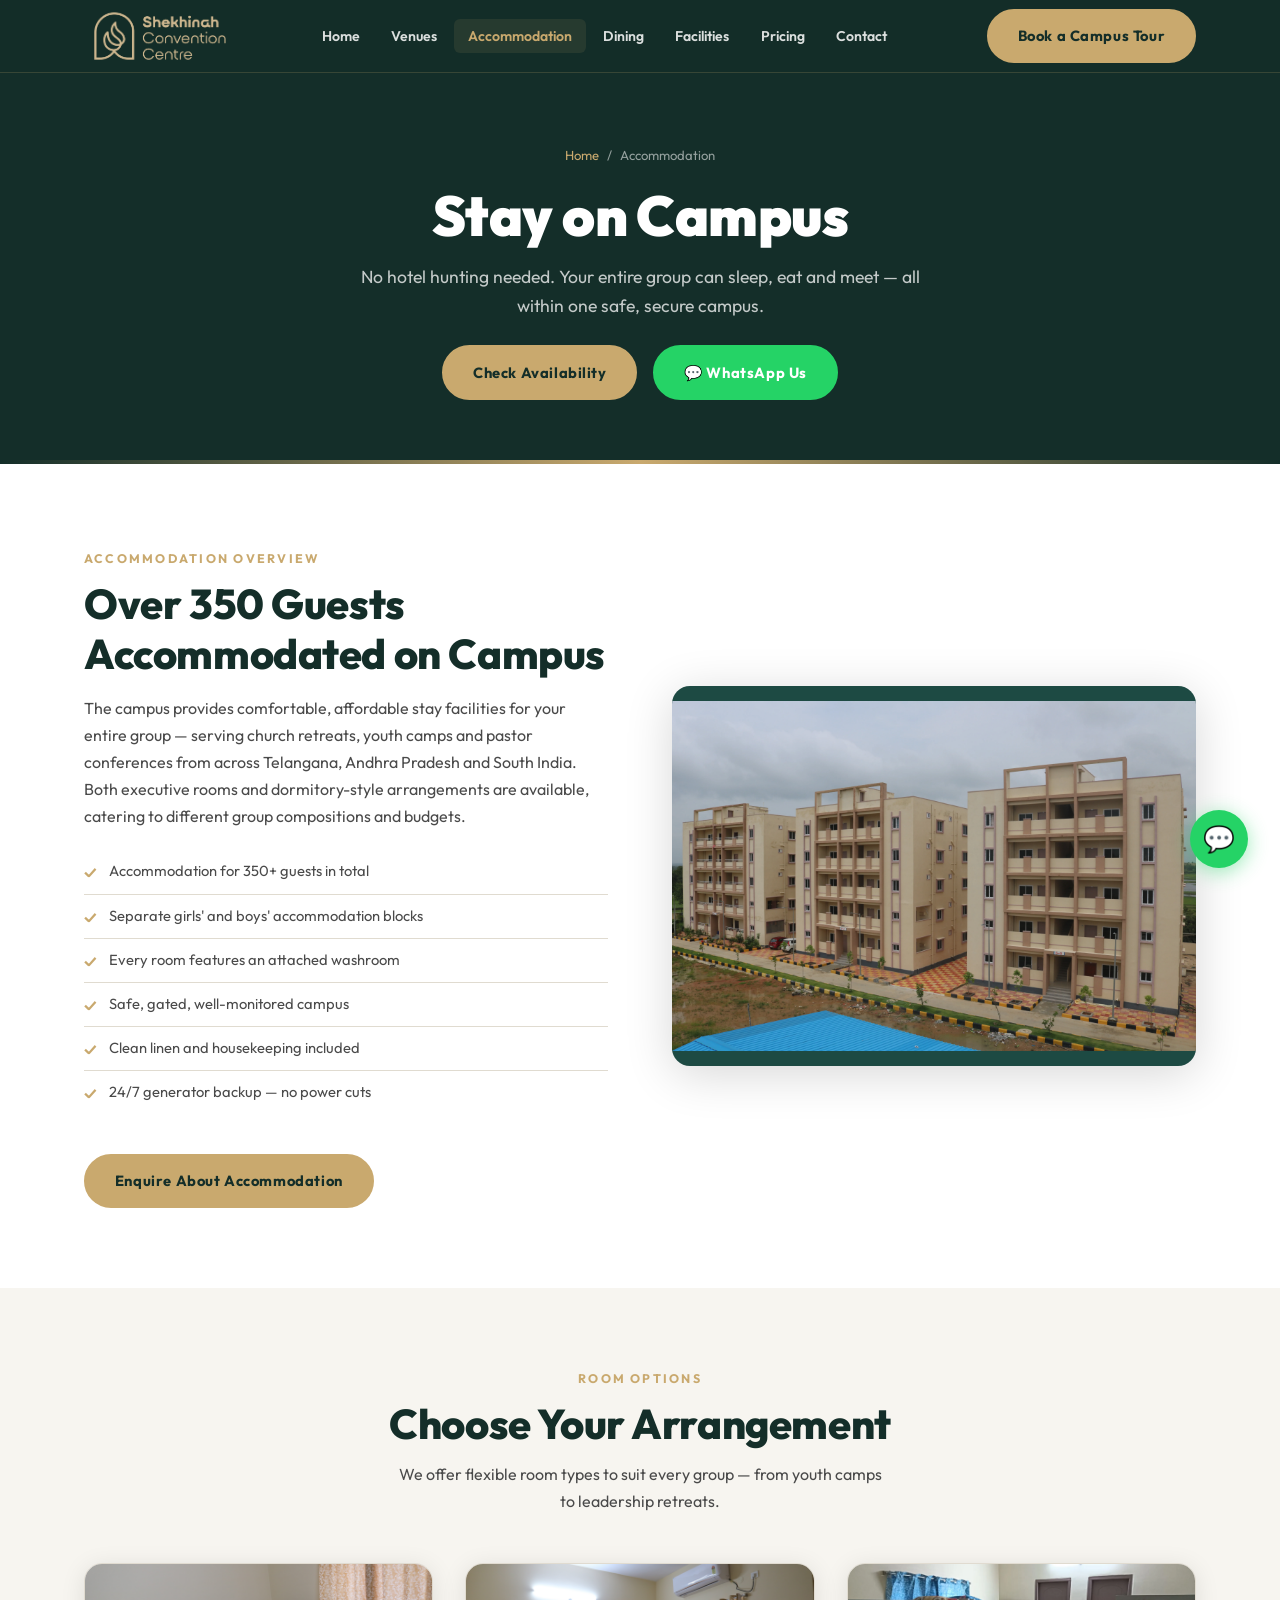
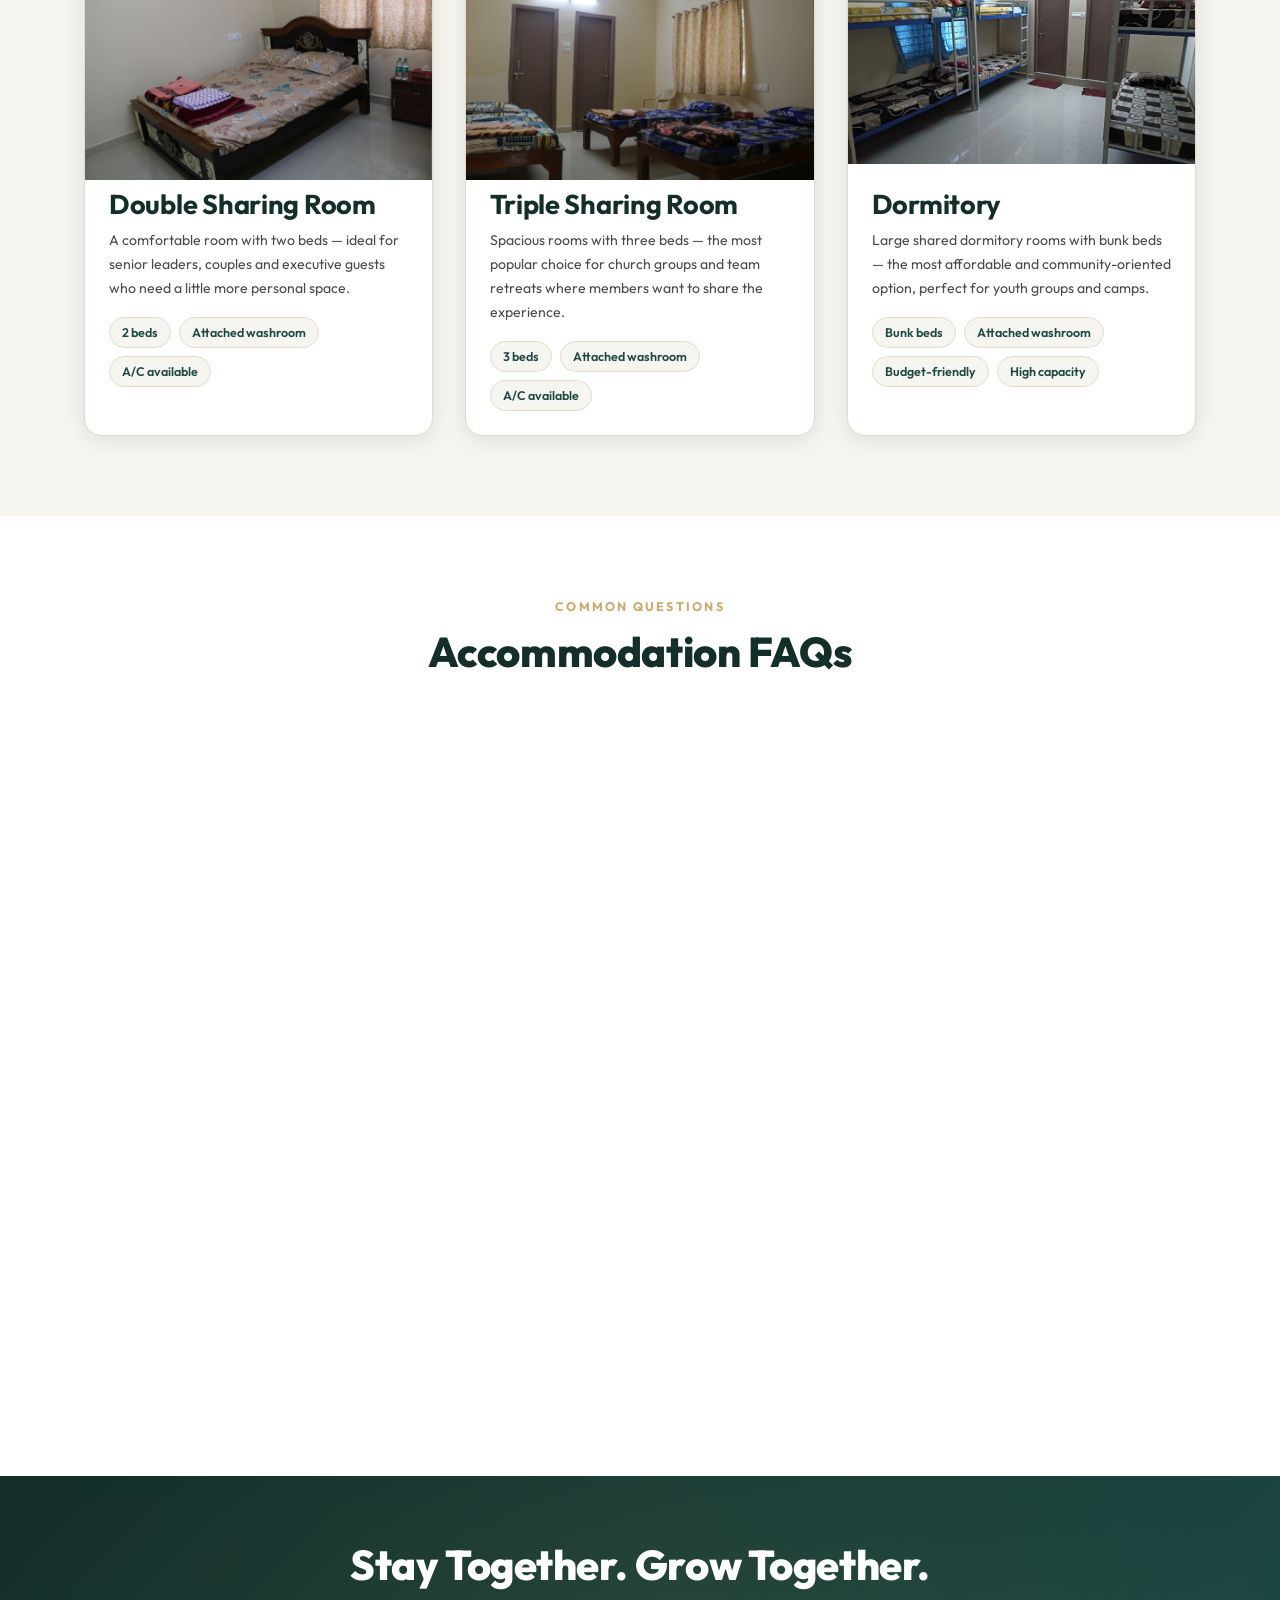
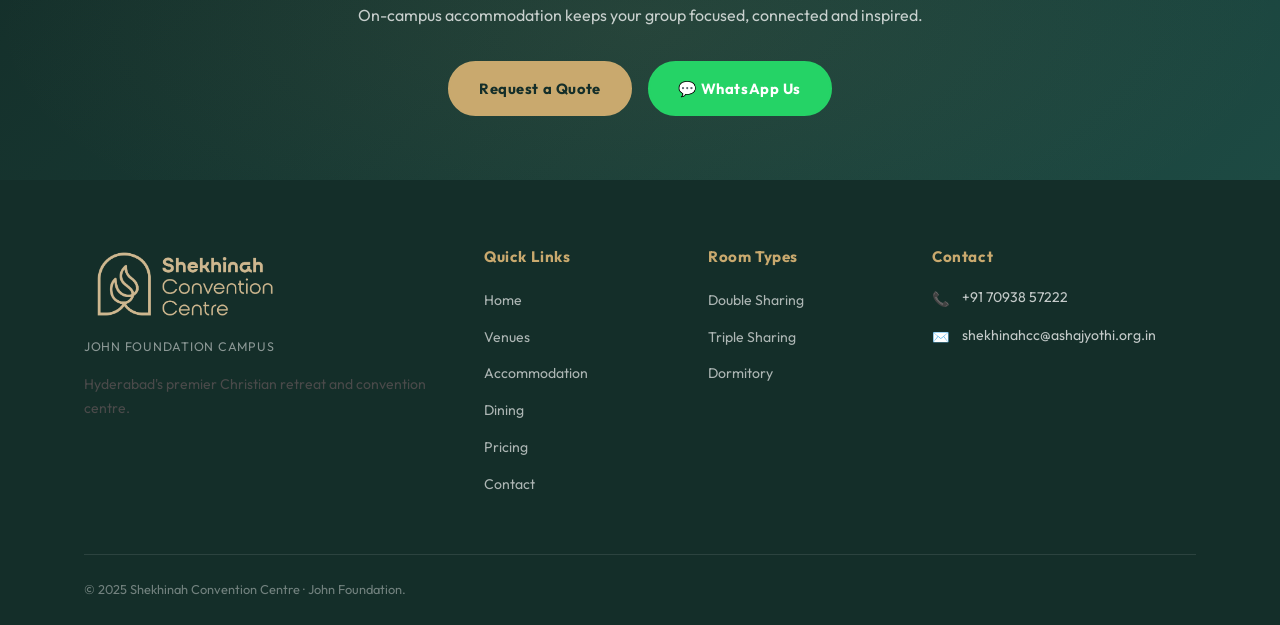
==== commit bcba02b9: "Improve mobile performance: WebP images, LCP fixes, and lazy-load - Convert 26 JPG/JPEG images to We" ====
--- a/accommodation.html
+++ b/accommodation.html
@@ -3,6 +3,7 @@
 <head>
   <meta charset="UTF-8" />
   <meta name="viewport" content="width=device-width, initial-scale=1.0" />
+  <meta name="theme-color" content="#1d4a43" />
   <title>Accommodation | On-Campus Stay | Christian Retreat Centre near Hyderabad</title>
   <meta name="description" content="350+ guests accommodated on one campus near Hyderabad, Telangana. Executive rooms, double sharing and dormitories — all with attached washrooms. Ideal for church retreats and youth camps." />
   <meta name="keywords" content="church retreat accommodation Hyderabad, Christian stay Telangana, group accommodation near Hyderabad, youth camp stay Telangana, dormitory church retreat South India, on-campus accommodation Christian venue" />
@@ -93,6 +94,22 @@
     @media(max-width:1024px){.room-grid{grid-template-columns:1fr 1fr;}}
     @media(max-width:768px){.room-grid{grid-template-columns:1fr;}}
   </style>
+  <!-- Google Analytics -->
+  <script async src="https://www.googletagmanager.com/gtag/js?id=G-S8042290GN"></script>
+  <script>
+    window.dataLayer = window.dataLayer || [];
+    function gtag(){dataLayer.push(arguments);}
+    gtag('js', new Date());
+    gtag('config', 'G-S8042290GN');
+  </script>
+  <!-- Microsoft Clarity -->
+  <script type="text/javascript">
+    (function(c,l,a,r,i,t,y){
+        c[a]=c[a]||function(){(c[a].q=c[a].q||[]).push(arguments)};
+        t=l.createElement(r);t.async=1;t.src="https://www.clarity.ms/tag/"+i;
+        y=l.getElementsByTagName(r)[0];y.parentNode.insertBefore(t,y);
+    })(window, document, "clarity", "script", "y3n43tnp6b");
+  </script>
 </head>
 <body>
 
@@ -146,7 +163,10 @@
           <a href="contact.html#enquiry" class="btn btn-primary" style="margin-top:0.5rem;">Enquire About Accommodation</a>
         </div>
         <div class="two-col-img" style="background:var(--teal);">
-          <img src="Images/Buildings.JPG" alt="Shekhinah Convention Centre Buildings" loading="lazy" style="width:100%;height:100%;object-fit:cover;" />
+          <picture>
+            <source srcset="Images/Buildings.webp" type="image/webp">
+            <img src="Images/Buildings.JPG" alt="Shekhinah Convention Centre Buildings" loading="lazy" style="width:100%;height:100%;object-fit:cover;" />
+          </picture>
         </div>
       </div>
     </div>
@@ -164,7 +184,10 @@
       <div class="room-grid reveal">
         <div class="room-card">
           <div class="room-img" style="background:var(--teal);padding:0;">
-            <img src="Images/Double sharing.JPG" alt="Double Sharing Room" loading="lazy" style="width:100%;height:100%;object-fit:cover;" />
+            <picture>
+              <source srcset="Images/Double sharing.webp" type="image/webp">
+              <img src="Images/Double sharing.JPG" alt="Double Sharing Room" loading="lazy" style="width:100%;height:100%;object-fit:cover;" />
+            </picture>
           </div>
           <div class="room-body">
             <h3>Double Sharing Room</h3>
@@ -178,7 +201,10 @@
         </div>
         <div class="room-card">
           <div class="room-img" style="background:var(--teal);padding:0;">
-            <img src="Images/Triple Sharing.JPG" alt="Triple Sharing Room" loading="lazy" style="width:100%;height:100%;object-fit:cover;" />
+            <picture>
+              <source srcset="Images/Triple Sharing.webp" type="image/webp">
+              <img src="Images/Triple Sharing.JPG" alt="Triple Sharing Room" loading="lazy" style="width:100%;height:100%;object-fit:cover;" />
+            </picture>
           </div>
           <div class="room-body">
             <h3>Triple Sharing Room</h3>
--- a/css/styles.css
+++ b/css/styles.css
@@ -1022,6 +1022,84 @@
 
   /* WhatsApp float — slightly smaller */
   .whatsapp-float { width: 50px; height: 50px; font-size: 1.4rem; bottom: 1.25rem; right: 1.25rem; }
+
+  /* Event type grid */
+  .event-types-grid { grid-template-columns: 1fr; }
+
+  /* Sticky CTA — full width buttons on small screens */
+  .sticky-cta { padding: 0.75rem 1rem; gap: 0.6rem; }
+  .sticky-cta-btn { max-width: 100%; font-size: 0.84rem; padding: 0.65rem 1rem; }
+}
+
+/* ── STICKY CTA BAR ── */
+.sticky-cta {
+  position: fixed;
+  bottom: 0; left: 0; right: 0;
+  z-index: 998;
+  background: var(--teal-dark);
+  border-top: 2px solid var(--gold);
+  padding: 0.85rem 1.25rem;
+  display: flex;
+  gap: 0.75rem;
+  align-items: center;
+  justify-content: center;
+  transform: translateY(110%);
+  transition: transform 0.3s ease;
+  box-shadow: 0 -4px 24px rgba(0,0,0,0.28);
+}
+.sticky-cta.visible { transform: translateY(0); }
+.sticky-cta-btn {
+  flex: 1;
+  max-width: 220px;
+  justify-content: center;
+  padding: 0.7rem 1.2rem;
+  font-size: 0.88rem;
+}
+
+/* ── STAT STRIP LINKS ── */
+a.stat-item {
+  display: block;
+  color: inherit;
+  text-align: center;
+  transition: opacity var(--transition);
+}
+a.stat-item:hover { opacity: 0.82; }
+
+/* ── AUDIENCE CARDS AS LINKS ── */
+a.audience-card { display: block; color: inherit; }
+
+/* ── EVENT TYPE STRIP ── */
+.event-types-strip { padding: 3rem 0; }
+.event-types-grid {
+  display: grid;
+  grid-template-columns: repeat(3, 1fr);
+  gap: 1.5rem;
+}
+.event-type-card {
+  background: var(--white);
+  border: 1px solid var(--border);
+  border-radius: var(--radius-lg);
+  padding: 2rem 1.5rem;
+  text-align: center;
+  transition: all var(--transition);
+  color: inherit;
+  display: block;
+}
+.event-type-card:hover {
+  border-color: var(--gold);
+  transform: translateY(-4px);
+  box-shadow: var(--shadow);
+}
+.event-type-icon { font-size: 2.2rem; margin-bottom: 0.9rem; }
+.event-type-card h4 { color: var(--teal-dark); margin-bottom: 0.4rem; }
+.event-type-card p { font-size: 0.88rem; }
+.event-type-link {
+  display: inline-block;
+  margin-top: 0.9rem;
+  color: var(--gold);
+  font-weight: 700;
+  font-size: 0.82rem;
+  letter-spacing: 0.04em;
 }
 
 /* ── EXTRA SMALL PHONES (≤480px) ── */
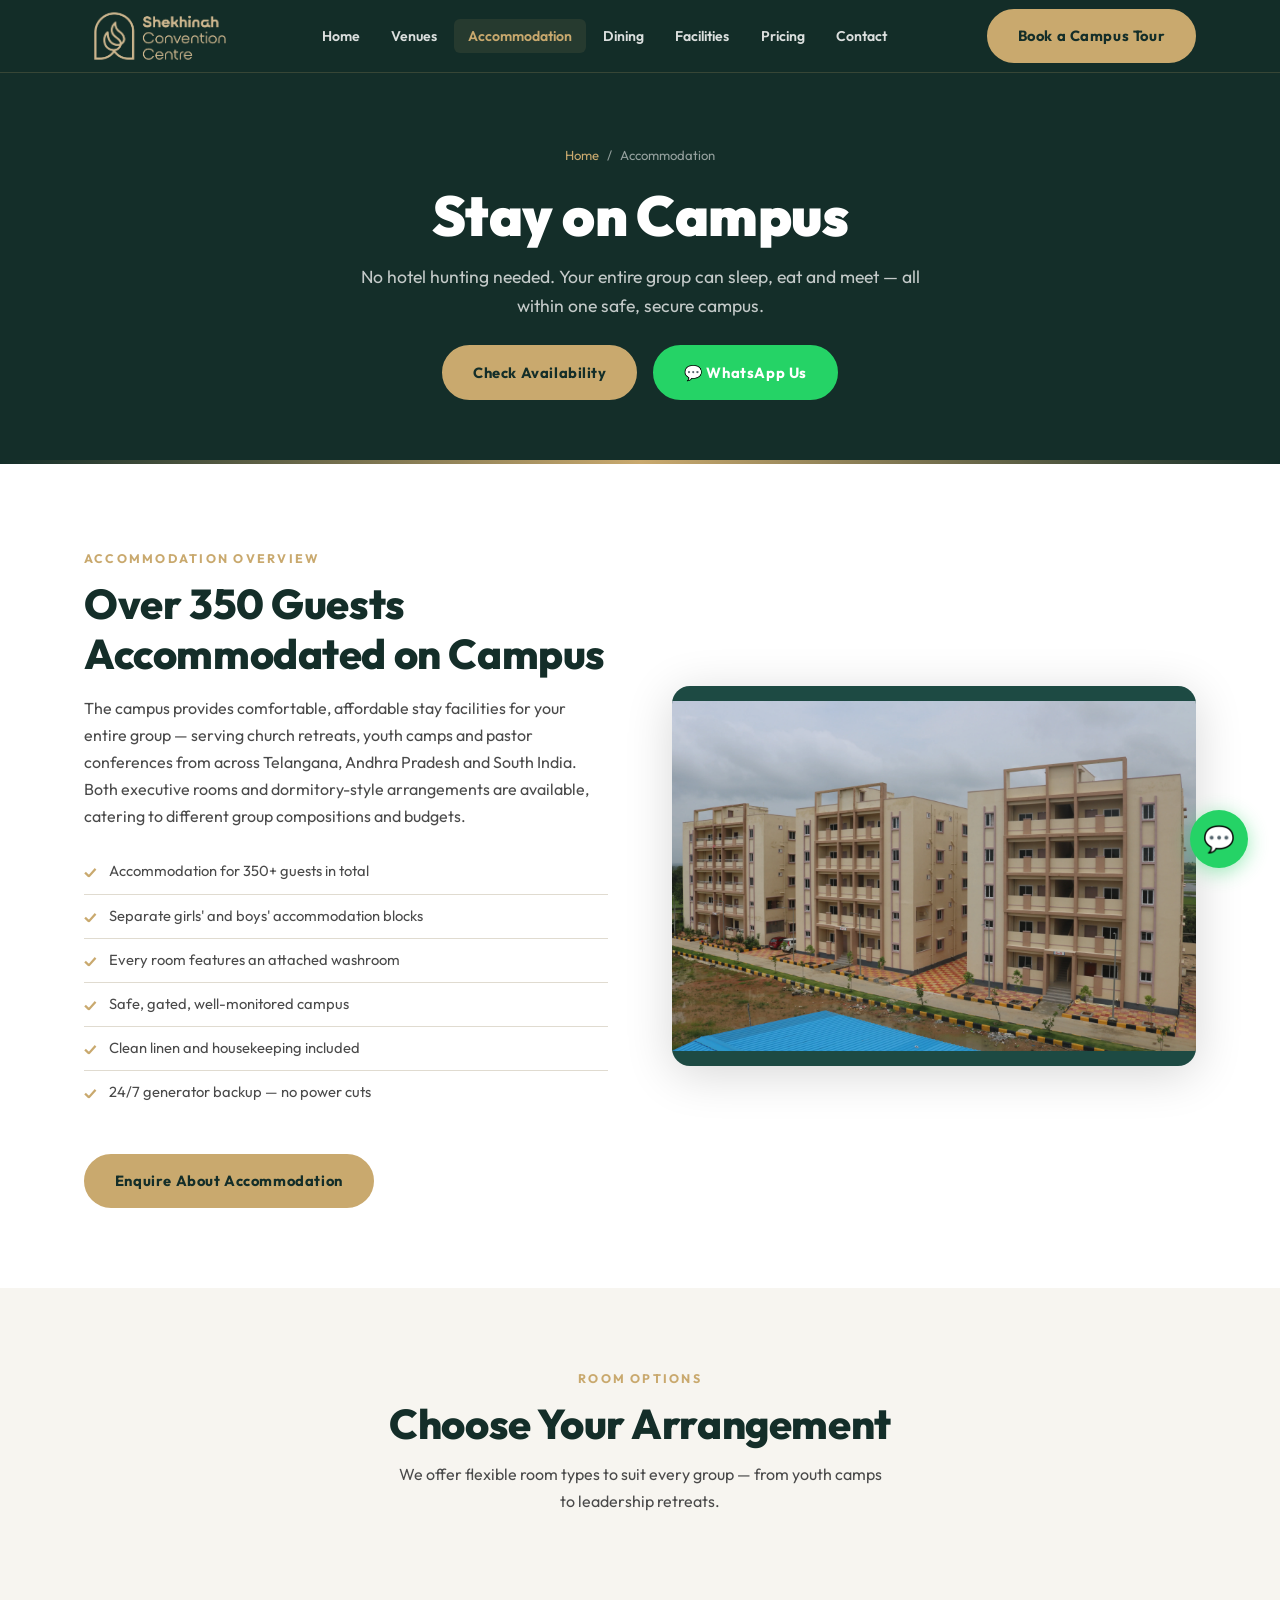
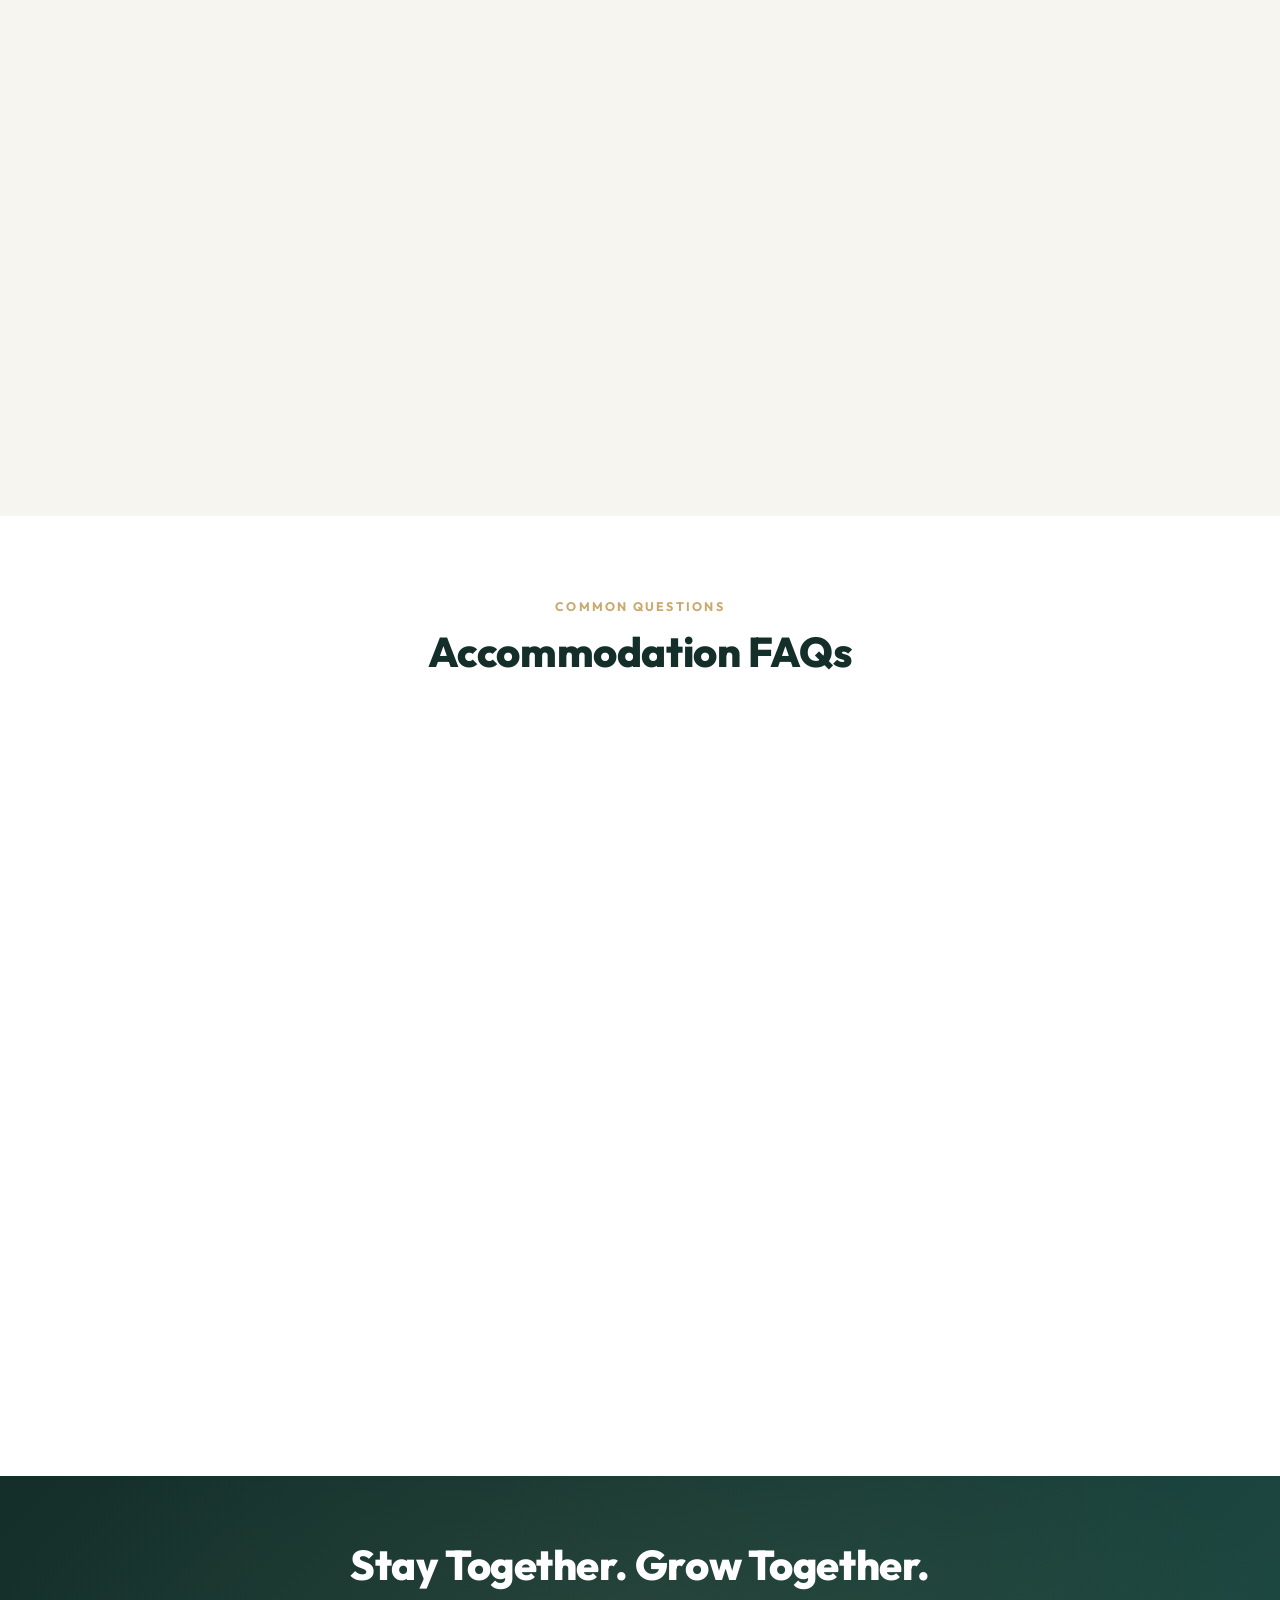
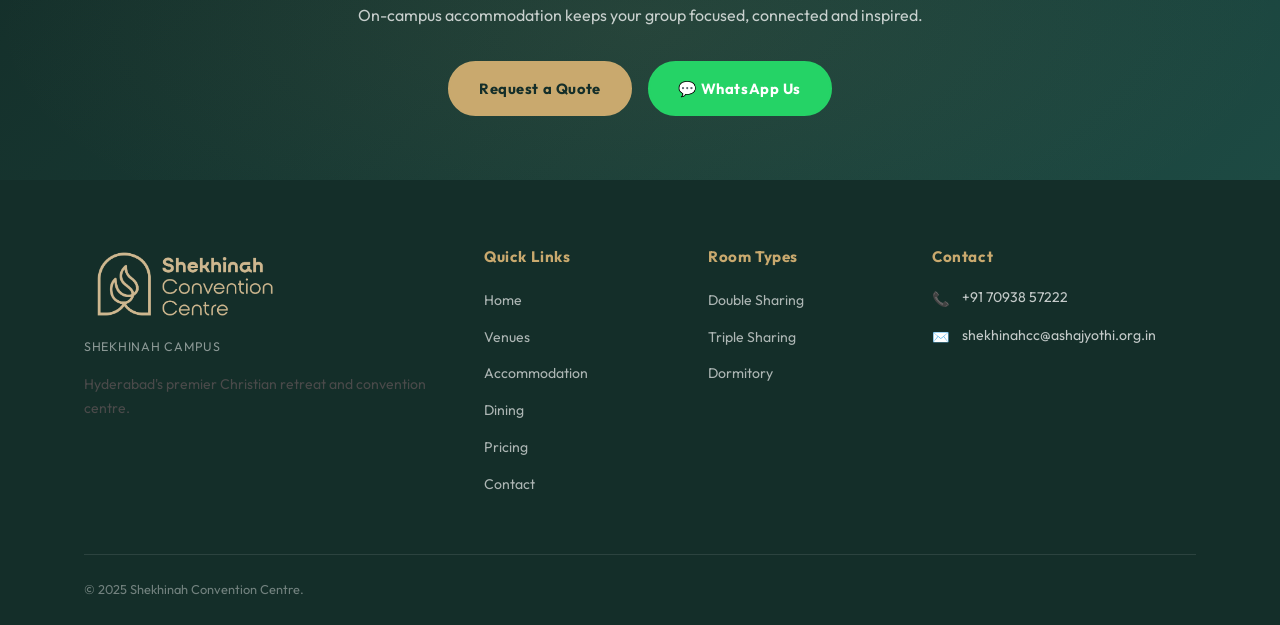
==== commit e448d90e: "Fix JS errors, dead clicks, mobile layout, and remove John Foundation branding - Replace optional ch" ====
--- a/accommodation.html
+++ b/accommodation.html
@@ -279,7 +279,7 @@
   <footer>
     <div class="container">
       <div class="footer-grid">
-        <div><img src="Logo/SHEKHINAH CONVENTION CENTRE LOGO-06.png" alt="Shekhinah Convention Centre" style="height:80px;width:auto;margin-bottom:0.75rem;" /><div class="footer-brand-sub">John Foundation Campus</div><p class="footer-desc">Hyderabad's premier Christian retreat and convention centre.</p></div>
+        <div><img src="Logo/SHEKHINAH CONVENTION CENTRE LOGO-06.png" alt="Shekhinah Convention Centre" style="height:80px;width:auto;margin-bottom:0.75rem;" /><div class="footer-brand-sub">Shekhinah Campus</div><p class="footer-desc">Hyderabad's premier Christian retreat and convention centre.</p></div>
         <div class="footer-col"><h5>Quick Links</h5><ul>
           <li><a href="index.html">Home</a></li><li><a href="venues.html">Venues</a></li>
           <li><a href="accommodation.html">Accommodation</a></li><li><a href="dining.html">Dining</a></li>
@@ -295,7 +295,7 @@
           <div class="footer-contact-item"><span class="icon">✉️</span><div><a href="mailto:shekhinahcc@ashajyothi.org.in">shekhinahcc@ashajyothi.org.in</a></div></div>
         </div>
       </div>
-      <div class="footer-bottom"><div>&copy; 2025 Shekhinah Convention Centre · John Foundation.</div></div>
+      <div class="footer-bottom"><div>&copy; 2025 Shekhinah Convention Centre.</div></div>
     </div>
   </footer>
 
--- a/css/styles.css
+++ b/css/styles.css
@@ -400,6 +400,7 @@
   gap: 2rem;
 }
 .venue-card {
+  display: block;
   background: var(--white);
   border-radius: var(--radius-lg);
   overflow: hidden;
@@ -953,6 +954,7 @@
   .pricing-grid   { grid-template-columns: 1fr; max-width: 420px; margin: 0 auto; }
   .gallery-masonry { columns: 2; }
   .two-col-img    { height: 300px; }
+  .event-types-grid { grid-template-columns: 1fr; }
 }
 
 @media (max-width: 768px) {
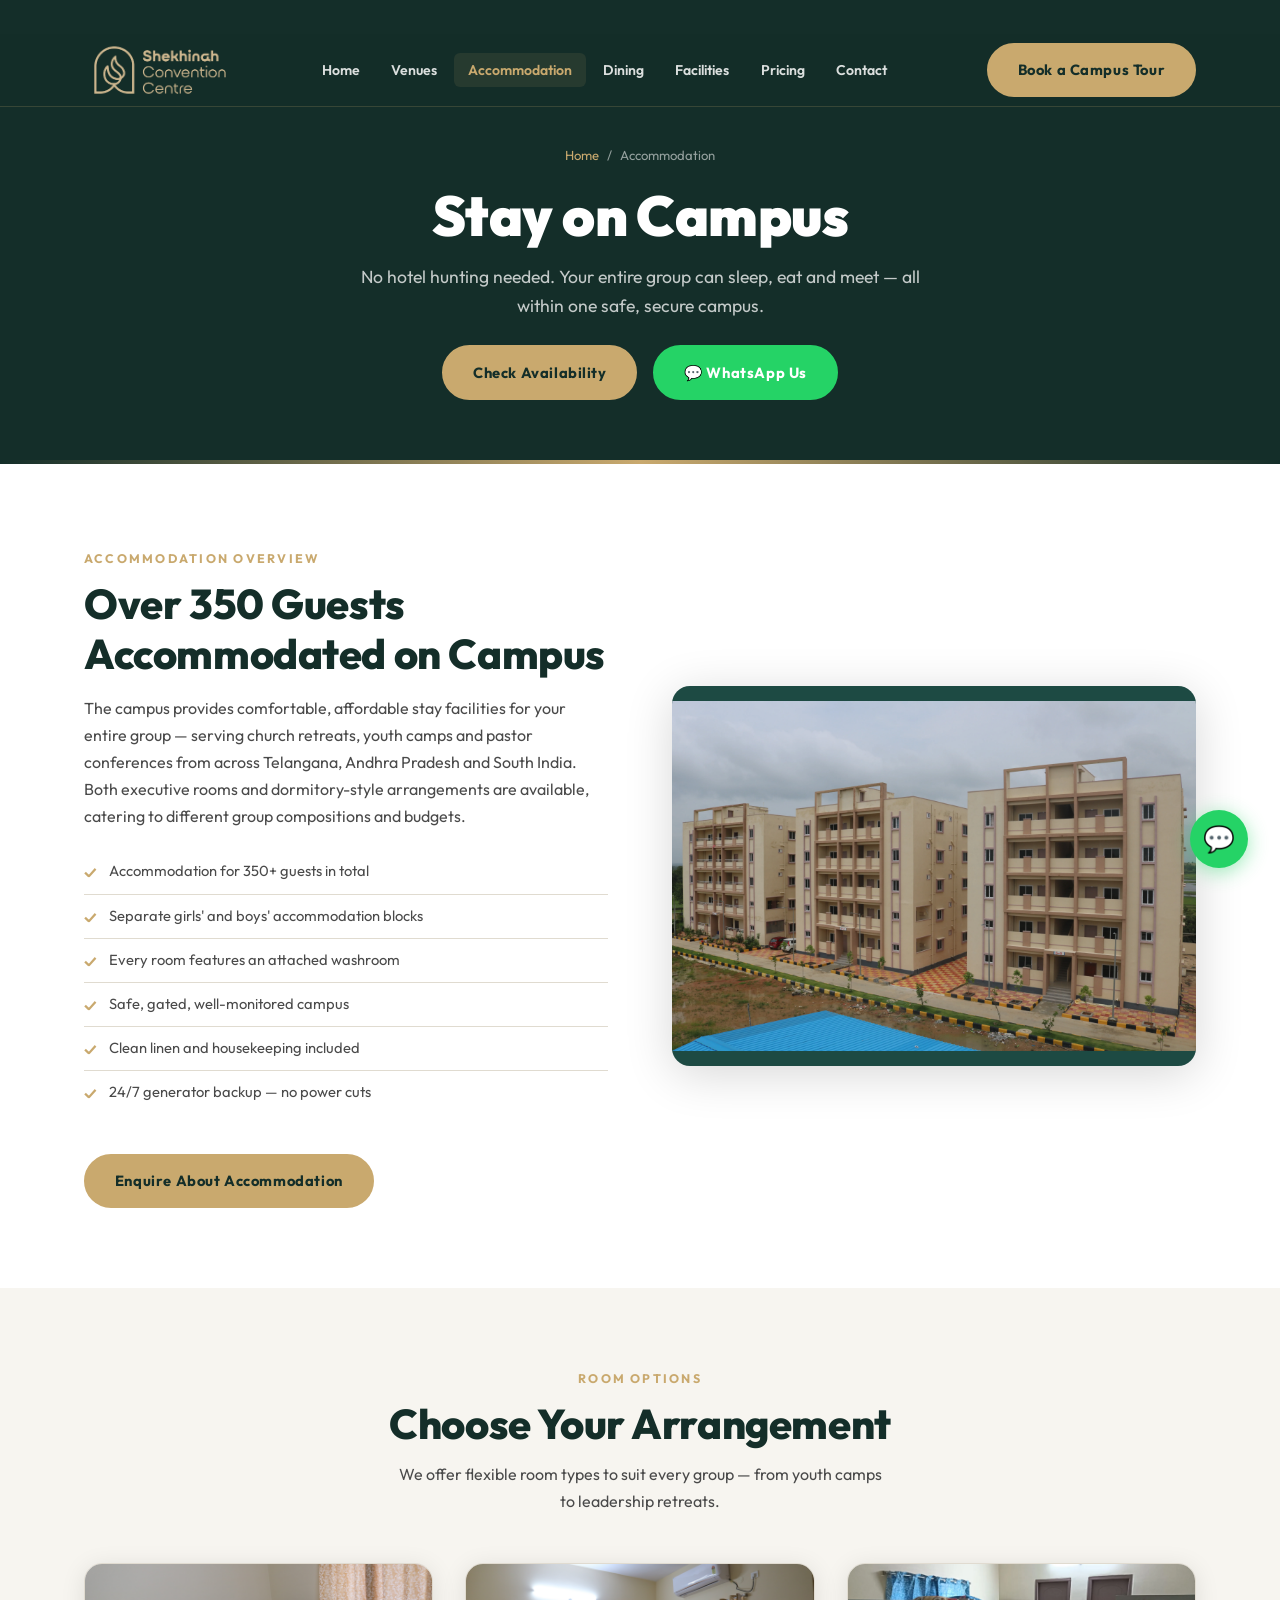
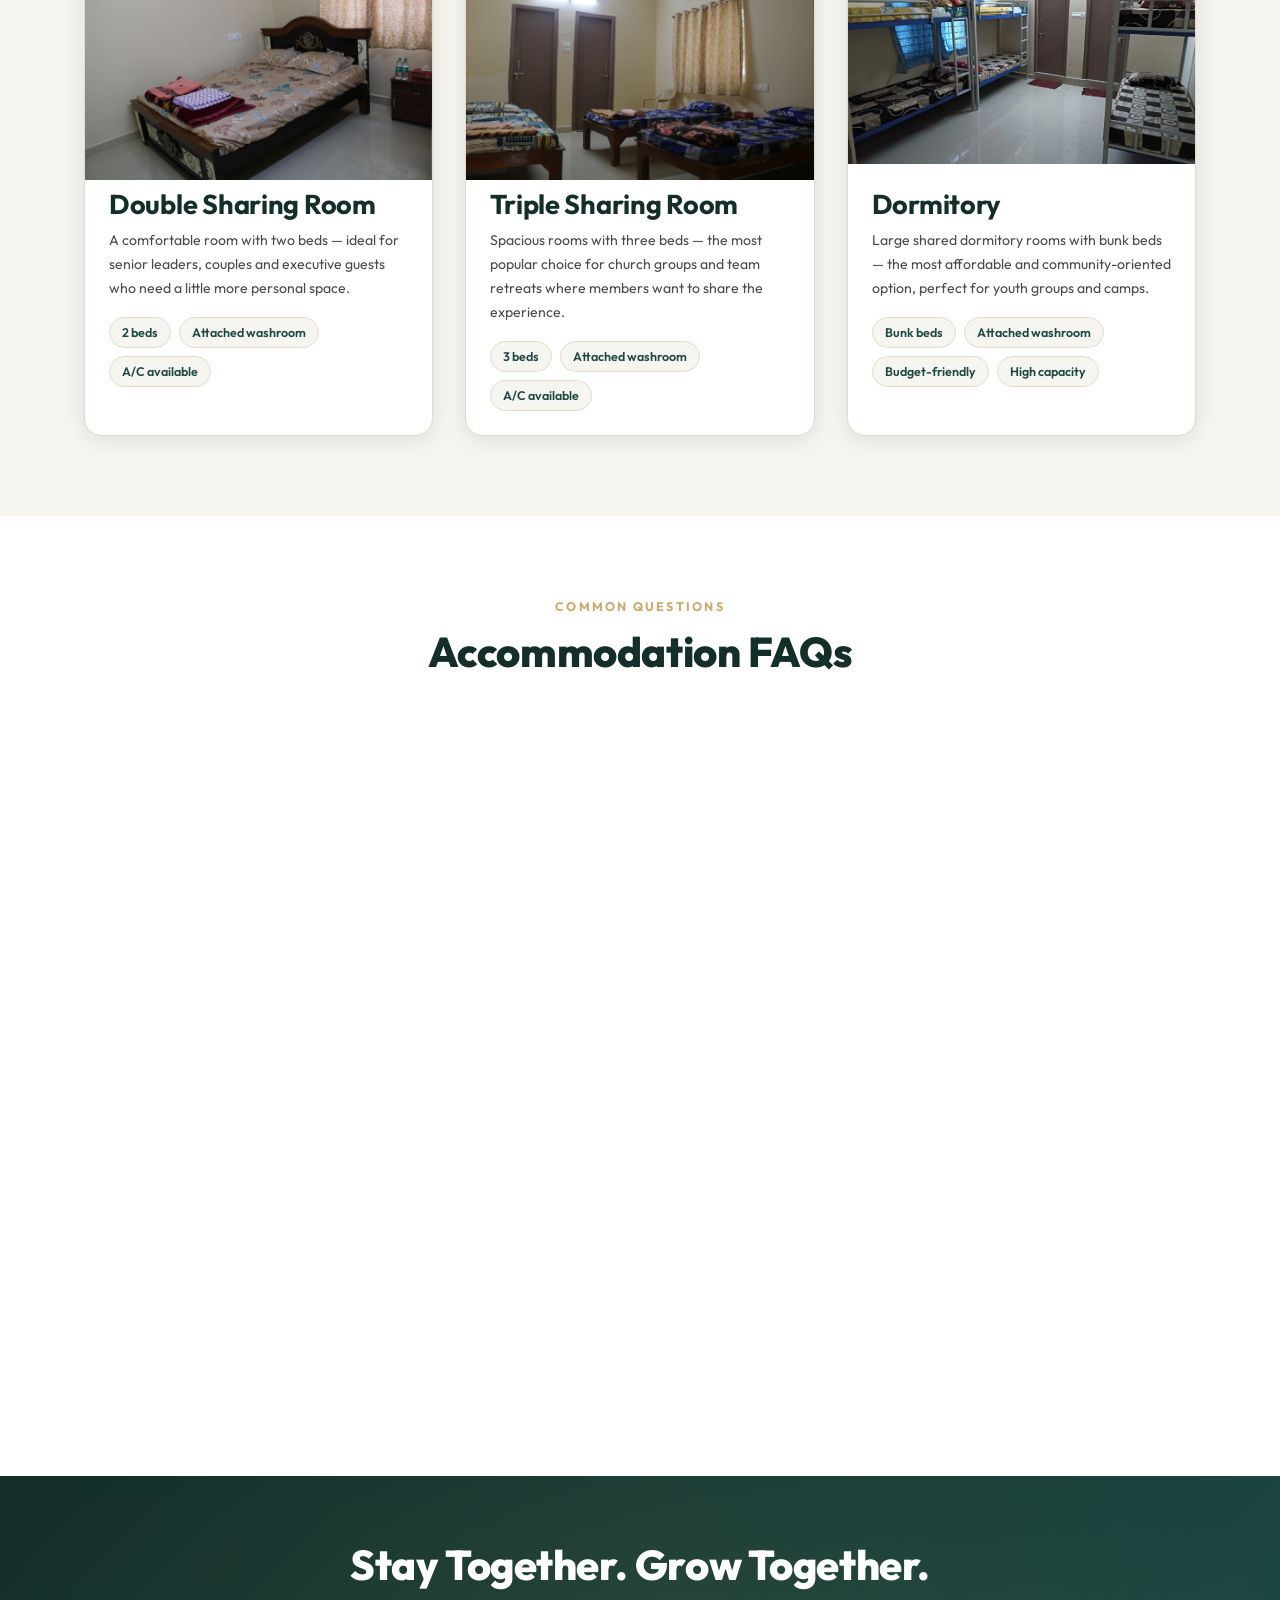
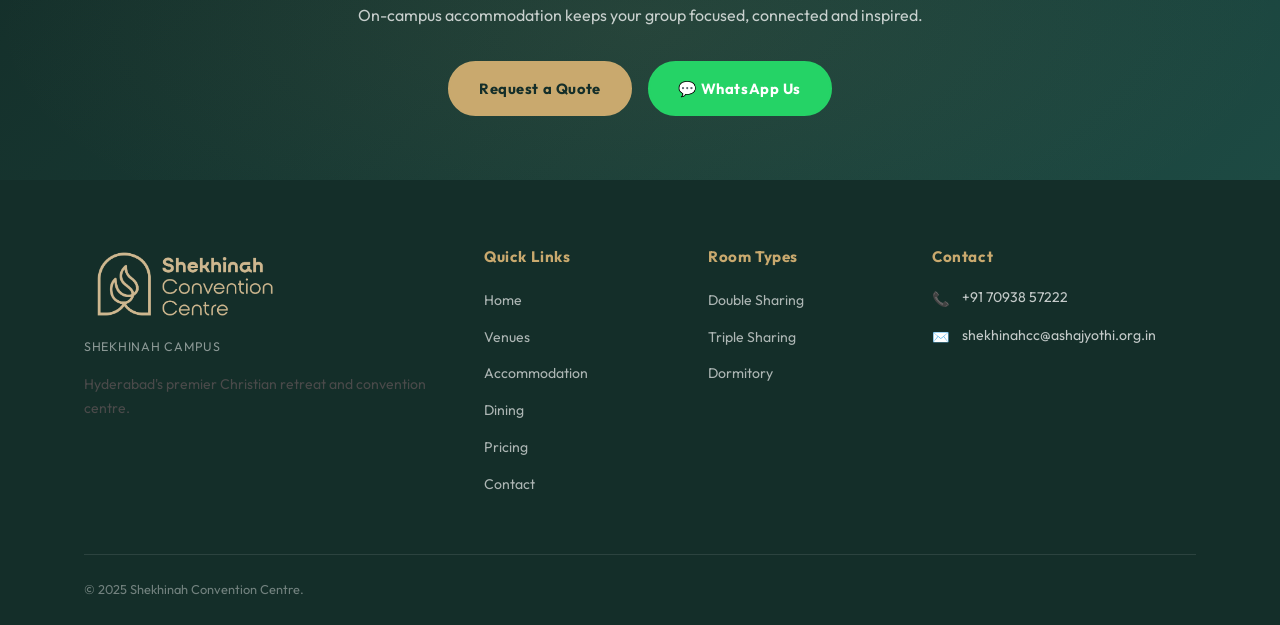
==== commit 349a391b: "Add Google Ads tag and update years to 2026 Co-Authored-By: Claude Opus 5.5 <noreply@anthropic.com>" ====
--- a/accommodation.html
+++ b/accommodation.html
@@ -101,6 +101,7 @@
     function gtag(){dataLayer.push(arguments);}
     gtag('js', new Date());
     gtag('config', 'G-S8042290GN');
+    gtag('config', 'AW-18405705430');
   </script>
   <!-- Microsoft Clarity -->
   <script type="text/javascript">
--- a/css/styles.css
+++ b/css/styles.css
@@ -146,6 +146,41 @@
 .section-header.text-center h2 { display: block; }
 
 /* ── NAVIGATION ── */
+/* ── December announcement bar ── */
+.announce-bar {
+  position: fixed;
+  top: 0; left: 0; right: 0;
+  z-index: 1001;
+  background: #b8860b;
+  color: #fff;
+  font-size: 0.82rem;
+  font-weight: 600;
+  text-align: center;
+  padding: 0.45rem 3rem;
+  line-height: 1.35;
+  display: flex;
+  align-items: center;
+  justify-content: center;
+  gap: 0.75rem;
+}
+.announce-bar a { color: #fff; text-decoration: underline; text-underline-offset: 2px; }
+.announce-bar-dismiss {
+  position: absolute;
+  right: 0.75rem;
+  top: 50%;
+  transform: translateY(-50%);
+  background: none;
+  border: none;
+  color: rgba(255,255,255,0.8);
+  font-size: 1.1rem;
+  cursor: pointer;
+  line-height: 1;
+  padding: 0.25rem;
+}
+body.announce-visible .announce-bar { display: flex; }
+body:not(.announce-visible) .announce-bar { display: none; }
+body.announce-visible .navbar { top: 34px; }
+
 .navbar {
   position: fixed;
   top: 0; left: 0; right: 0;
@@ -249,6 +284,17 @@
   object-fit: cover;
   object-position: center;
   z-index: 0;
+}
+/* Static webp image shown on mobile instead of 20MB video */
+.hero-poster {
+  position: absolute;
+  inset: 0;
+  width: 100%;
+  height: 100%;
+  object-fit: cover;
+  object-position: center;
+  z-index: 0;
+  display: none;
 }
 .hero-content {
   position: relative;
@@ -983,10 +1029,17 @@
   .nav-cta-mobile { display: block; margin-top: 0.75rem; padding-top: 0.75rem; border-top: 1px solid rgba(255,255,255,0.1); }
   .nav-cta-mobile a { display: block; text-align: center; background: var(--gold); color: var(--teal-dark); font-weight: 700; font-size: 0.95rem; padding: 0.75rem 1.5rem; border-radius: 50px; }
 
+  /* Announce bar wraps to 2 lines on mobile — push navbar below it */
+  body.announce-visible .navbar { top: 52px; }
+
   /* Hero — use svh on modern browsers so iOS address bar doesn't cut content */
   .hero { min-height: 100vh; min-height: 100svh; }
   .hero-content { padding: 6rem 0 3.5rem; }
-  .hero-btns { flex-direction: column; align-items: flex-start; }
+  /* Skip 20MB video on mobile — show lightweight webp poster instead */
+  .hero-video  { display: none; }
+  .hero-poster { display: block; }
+  .hero-btns { flex-direction: column; align-items: center; }
+  .hero-btns .btn { width: 100%; max-width: 340px; justify-content: center; }
   .hero-stats { gap: 1.25rem; }
 
   /* Grids */
@@ -1008,8 +1061,7 @@
   .page-hero p { font-size: 1rem; max-width: 100%; }
 
   /* Page-hero & section button groups — stack and centre on mobile */
-  .page-hero .container > div[style*="flex"],
-  .hero-btns { flex-direction: column; align-items: center; }
+  .page-hero .container > div[style*="flex"] { flex-direction: column; align-items: center; }
   .page-hero .btn { width: 100%; justify-content: center; }
 
   /* Hero buttons already handled; ensure page CTAs also stack */
@@ -1104,6 +1156,11 @@
   letter-spacing: 0.04em;
 }
 
+/* Responsive override — must appear after base .event-types-grid above */
+@media (max-width: 1024px) {
+  .event-types-grid { grid-template-columns: 1fr; }
+}
+
 /* ── EXTRA SMALL PHONES (≤480px) ── */
 @media (max-width: 480px) {
   .section { padding: 2.5rem 0; }
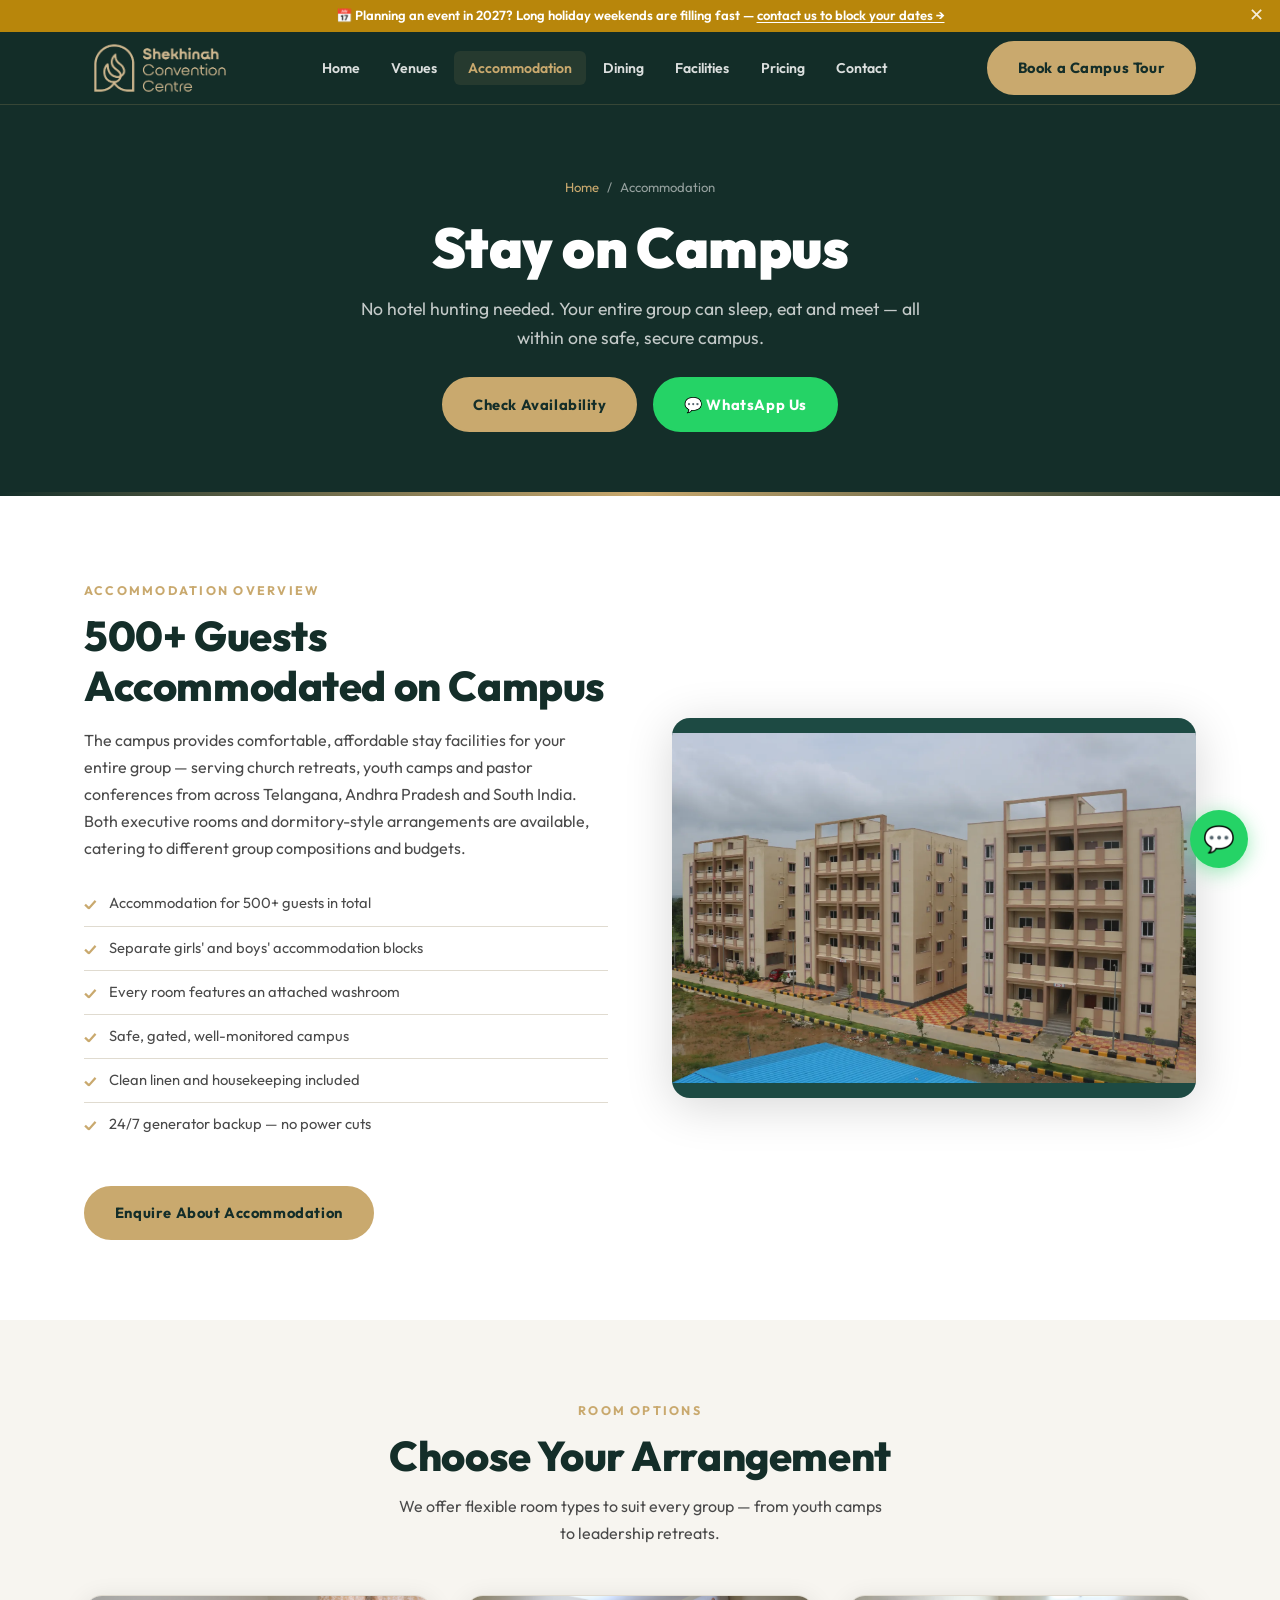
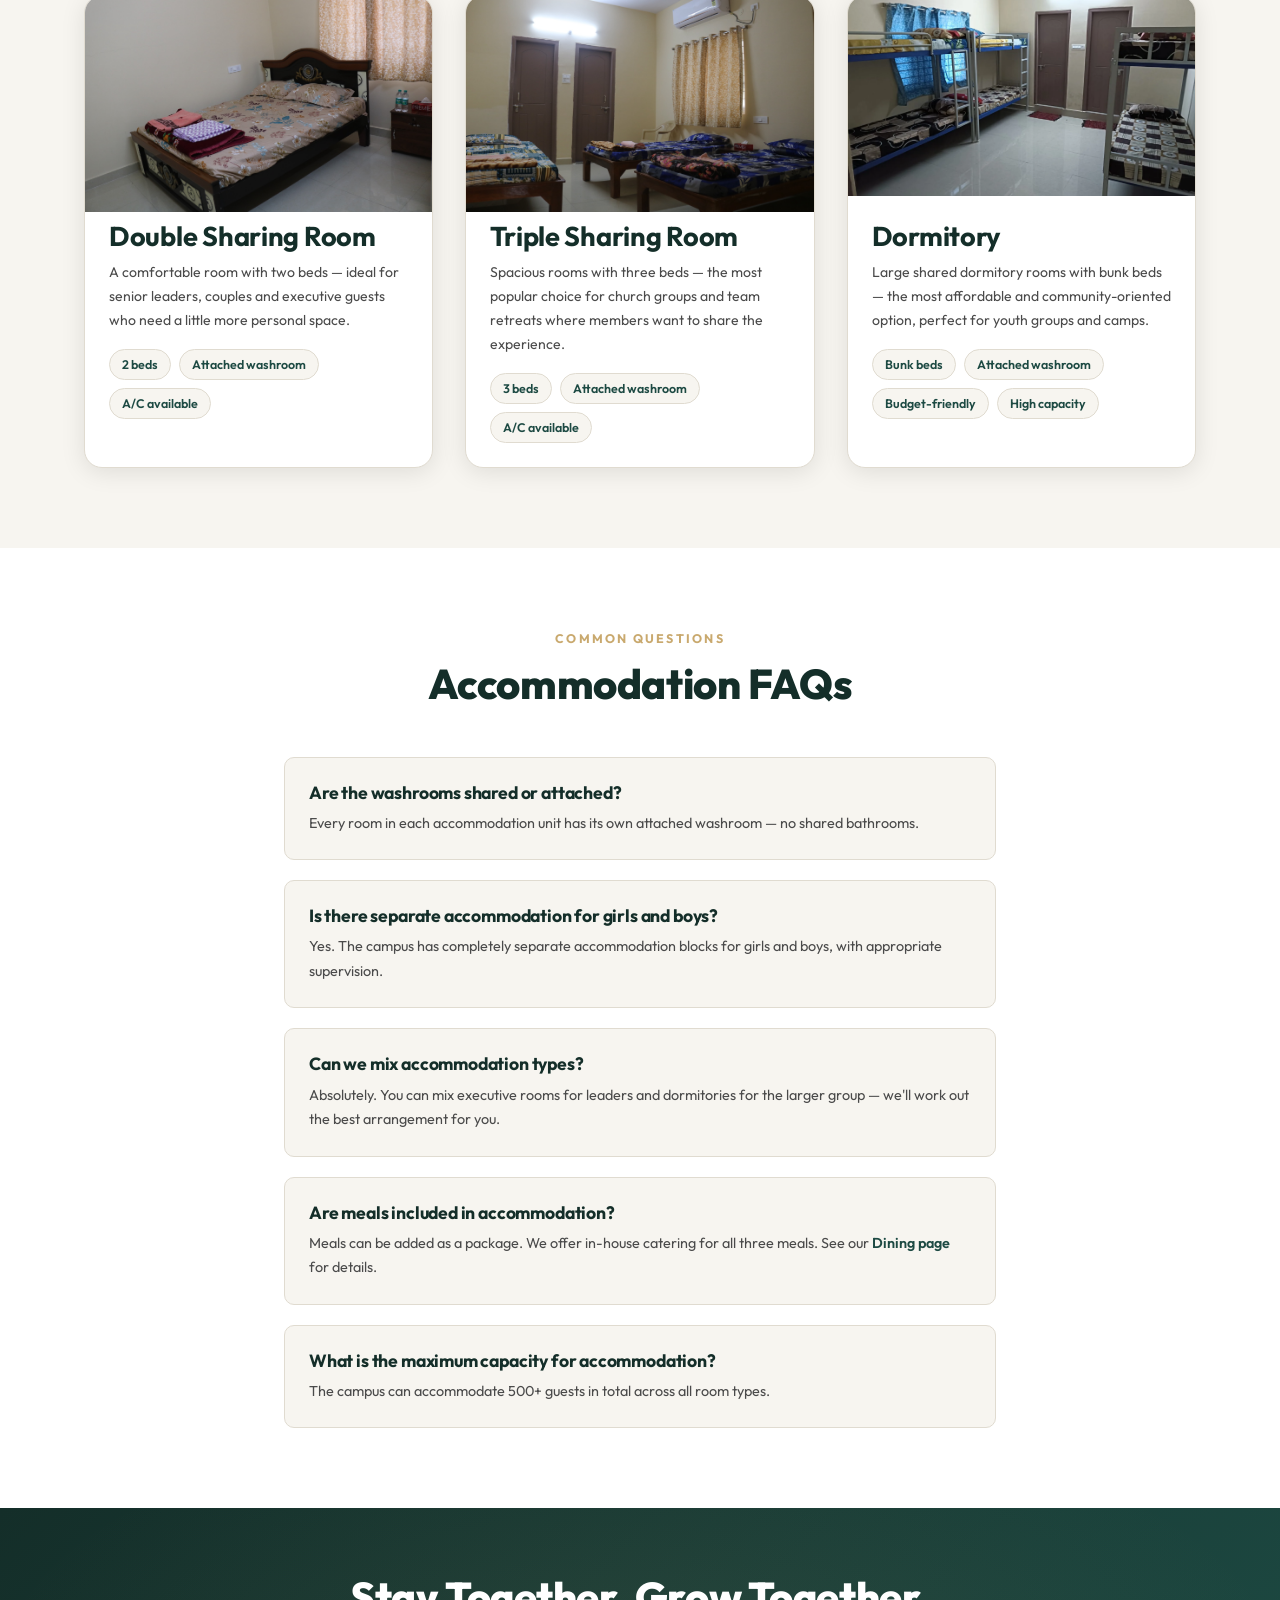
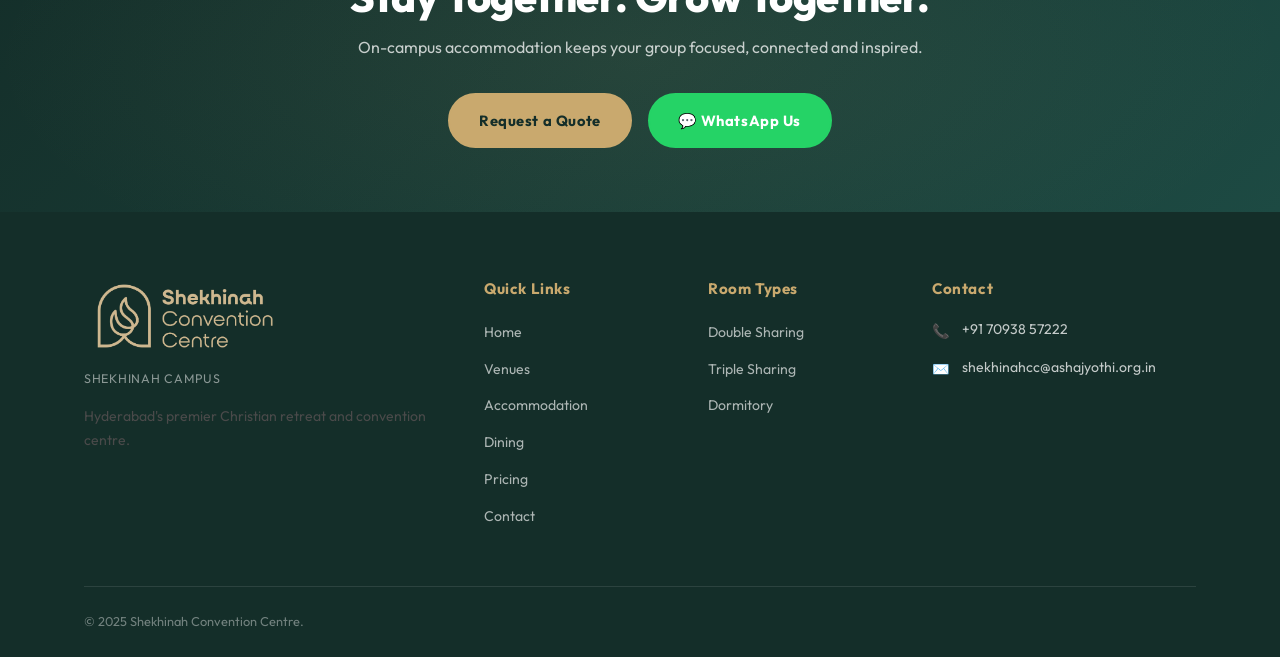
==== commit 2d4733c8: "Update accommodation/dining capacity to 500+; add 2027 bookings banner - Replace all 350 accommodati" ====
--- a/accommodation.html
+++ b/accommodation.html
@@ -5,23 +5,23 @@
   <meta name="viewport" content="width=device-width, initial-scale=1.0" />
   <meta name="theme-color" content="#1d4a43" />
   <title>Accommodation | On-Campus Stay | Christian Retreat Centre near Hyderabad</title>
-  <meta name="description" content="350+ guests accommodated on one campus near Hyderabad, Telangana. Executive rooms, double sharing and dormitories — all with attached washrooms. Ideal for church retreats and youth camps." />
+  <meta name="description" content="500+ guests accommodated on one campus near Hyderabad, Telangana. Executive rooms, double sharing and dormitories — all with attached washrooms. Ideal for church retreats and youth camps." />
   <meta name="keywords" content="church retreat accommodation Hyderabad, Christian stay Telangana, group accommodation near Hyderabad, youth camp stay Telangana, dormitory church retreat South India, on-campus accommodation Christian venue" />
   <link rel="canonical" href="https://www.shekhinahconventioncentre.com/accommodation.html" />
 
   <!-- Open Graph -->
   <meta property="og:type" content="website" />
   <meta property="og:url" content="https://www.shekhinahconventioncentre.com/accommodation.html" />
-  <meta property="og:title" content="Accommodation | Shekhinah Convention Centre — 350+ Guests On Campus" />
-  <meta property="og:description" content="Executive rooms, double and triple sharing, dormitories — all with attached washrooms. Accommodation for 350+ guests on one secure campus near Hyderabad." />
+  <meta property="og:title" content="Accommodation | Shekhinah Convention Centre — 500+ Guests On Campus" />
+  <meta property="og:description" content="Executive rooms, double and triple sharing, dormitories — all with attached washrooms. Accommodation for 500+ guests on one secure campus near Hyderabad." />
   <meta property="og:image" content="https://www.shekhinahconventioncentre.com/Images/Dorm-bright.jpg" />
   <meta property="og:site_name" content="Shekhinah Convention Centre" />
   <meta property="og:locale" content="en_IN" />
 
   <!-- Twitter Card -->
   <meta name="twitter:card" content="summary_large_image" />
-  <meta name="twitter:title" content="Accommodation | Shekhinah Convention Centre — 350+ Guests On Campus" />
-  <meta name="twitter:description" content="Executive rooms, double and triple sharing, dormitories — all with attached washrooms. Accommodation for 350+ guests on one secure campus near Hyderabad." />
+  <meta name="twitter:title" content="Accommodation | Shekhinah Convention Centre — 500+ Guests On Campus" />
+  <meta name="twitter:description" content="Executive rooms, double and triple sharing, dormitories — all with attached washrooms. Accommodation for 500+ guests on one secure campus near Hyderabad." />
   <meta name="twitter:image" content="https://www.shekhinahconventioncentre.com/Images/Dorm-bright.jpg" />
 
   <!-- Structured Data -->
@@ -62,7 +62,7 @@
           {
             "@type": "Question",
             "name": "What is the maximum accommodation capacity at Shekhinah Convention Centre?",
-            "acceptedAnswer": {"@type": "Answer", "text": "The campus can accommodate over 350 guests in total across executive rooms, double sharing, triple sharing and dormitory rooms."}
+            "acceptedAnswer": {"@type": "Answer", "text": "The campus can accommodate 500+ guests in total across executive rooms, double sharing, triple sharing and dormitory rooms."}
           }
         ]
       }
@@ -114,6 +114,14 @@
 </head>
 <body>
 
+  <!-- ═══════════════════════════════════════
+       ANNOUNCEMENT BAR — 2027 BOOKINGS
+  ════════════════════════════════════════ -->
+  <div class="announce-bar" role="region" aria-label="Announcement">
+    <span>📅 Planning an event in 2027? Long holiday weekends are filling fast — <a href="https://wa.me/917093857222?text=Hi%2C+I%27d+like+to+book+Shekhinah+for+an+event+in+2027.+Can+you+share+available+dates%3F" target="_blank" rel="noopener" data-wa-source="announce_bar">contact us to block your dates →</a></span>
+    <button class="announce-bar-dismiss" aria-label="Dismiss announcement">✕</button>
+  </div>
+
   <nav class="navbar">
     <div class="container nav-inner">
       <a href="index.html" class="nav-logo">
@@ -151,10 +159,10 @@
       <div class="two-col">
         <div>
           <span class="section-label">Accommodation Overview</span>
-          <h2>Over 350 Guests Accommodated on Campus</h2>
+          <h2>500+ Guests Accommodated on Campus</h2>
           <p style="margin:1rem 0;">The campus provides comfortable, affordable stay facilities for your entire group — serving church retreats, youth camps and pastor conferences from across Telangana, Andhra Pradesh and South India. Both executive rooms and dormitory-style arrangements are available, catering to different group compositions and budgets.</p>
           <ul class="feature-list">
-            <li>Accommodation for 350+ guests in total</li>
+            <li>Accommodation for 500+ guests in total</li>
             <li>Separate girls' and boys' accommodation blocks</li>
             <li>Every room features an attached washroom</li>
             <li>Safe, gated, well-monitored campus</li>
@@ -260,7 +268,7 @@
         </div>
         <div style="background:var(--off-white);border-radius:var(--radius);padding:1.5rem;border:1px solid var(--border);">
           <h4 style="margin-bottom:0.5rem;">What is the maximum capacity for accommodation?</h4>
-          <p style="font-size:0.9rem;">The campus can accommodate over 350 guests in total across all room types.</p>
+          <p style="font-size:0.9rem;">The campus can accommodate 500+ guests in total across all room types.</p>
         </div>
       </div>
     </div>
--- a/css/styles.css
+++ b/css/styles.css
@@ -146,41 +146,6 @@
 .section-header.text-center h2 { display: block; }
 
 /* ── NAVIGATION ── */
-/* ── December announcement bar ── */
-.announce-bar {
-  position: fixed;
-  top: 0; left: 0; right: 0;
-  z-index: 1001;
-  background: #b8860b;
-  color: #fff;
-  font-size: 0.82rem;
-  font-weight: 600;
-  text-align: center;
-  padding: 0.45rem 3rem;
-  line-height: 1.35;
-  display: flex;
-  align-items: center;
-  justify-content: center;
-  gap: 0.75rem;
-}
-.announce-bar a { color: #fff; text-decoration: underline; text-underline-offset: 2px; }
-.announce-bar-dismiss {
-  position: absolute;
-  right: 0.75rem;
-  top: 50%;
-  transform: translateY(-50%);
-  background: none;
-  border: none;
-  color: rgba(255,255,255,0.8);
-  font-size: 1.1rem;
-  cursor: pointer;
-  line-height: 1;
-  padding: 0.25rem;
-}
-body.announce-visible .announce-bar { display: flex; }
-body:not(.announce-visible) .announce-bar { display: none; }
-body.announce-visible .navbar { top: 34px; }
-
 .navbar {
   position: fixed;
   top: 0; left: 0; right: 0;
@@ -1029,9 +994,6 @@
   .nav-cta-mobile { display: block; margin-top: 0.75rem; padding-top: 0.75rem; border-top: 1px solid rgba(255,255,255,0.1); }
   .nav-cta-mobile a { display: block; text-align: center; background: var(--gold); color: var(--teal-dark); font-weight: 700; font-size: 0.95rem; padding: 0.75rem 1.5rem; border-radius: 50px; }
 
-  /* Announce bar wraps to 2 lines on mobile — push navbar below it */
-  body.announce-visible .navbar { top: 52px; }
-
   /* Hero — use svh on modern browsers so iOS address bar doesn't cut content */
   .hero { min-height: 100vh; min-height: 100svh; }
   .hero-content { padding: 6rem 0 3.5rem; }
@@ -1201,3 +1163,78 @@
   /* Section label smaller */
   .section-label { font-size: 0.72rem; }
 }
+
+/* ── AERIAL TOUR (homepage drone video) ── */
+.aerial-frame {
+  position: relative;
+  max-width: 960px;
+  margin: 0 auto;
+  border-radius: var(--radius-lg);
+  overflow: hidden;
+  box-shadow: var(--shadow-lg);
+  background: var(--teal-dark);
+  aspect-ratio: 16 / 9;
+}
+.aerial-video {
+  display: block;
+  width: 100%;
+  height: 100%;
+  object-fit: cover;
+}
+.aerial-toggle {
+  position: absolute;
+  right: 1rem;
+  bottom: 1rem;
+  width: 44px;
+  height: 44px;
+  border: none;
+  border-radius: 50%;
+  background: rgba(20,46,41,0.75);
+  color: var(--white);
+  font-size: 0.95rem;
+  cursor: pointer;
+  transition: background var(--transition);
+}
+.aerial-toggle:hover,
+.aerial-toggle:focus-visible { background: var(--gold); color: var(--teal-dark); }
+@media (max-width: 480px) {
+  .aerial-frame { border-radius: var(--radius); }
+  .aerial-toggle { right: 0.6rem; bottom: 0.6rem; width: 38px; height: 38px; }
+}
+
+/* ── Announcement bar (2027 bookings) ── */
+.announce-bar {
+  position: fixed;
+  top: 0; left: 0; right: 0;
+  z-index: 1001;
+  background: #b8860b;
+  color: #fff;
+  font-size: 0.82rem;
+  font-weight: 600;
+  text-align: center;
+  padding: 0.45rem 3rem;
+  line-height: 1.35;
+  display: none;
+  align-items: center;
+  justify-content: center;
+}
+.announce-bar a { color: #fff; text-decoration: underline; text-underline-offset: 2px; white-space: nowrap; }
+.announce-bar-dismiss {
+  position: absolute;
+  right: 0.75rem;
+  top: 50%;
+  transform: translateY(-50%);
+  background: none;
+  border: none;
+  color: rgba(255,255,255,0.85);
+  font-size: 1.1rem;
+  cursor: pointer;
+  line-height: 1;
+  padding: 0.25rem;
+}
+body.announce-visible { padding-top: var(--announce-h, 34px); }
+body.announce-visible .announce-bar { display: flex; }
+body.announce-visible .navbar { top: var(--announce-h, 34px); }
+@media (max-width: 768px) {
+  .announce-bar { font-size: 0.76rem; padding: 0.45rem 2.5rem 0.45rem 1rem; }
+}
